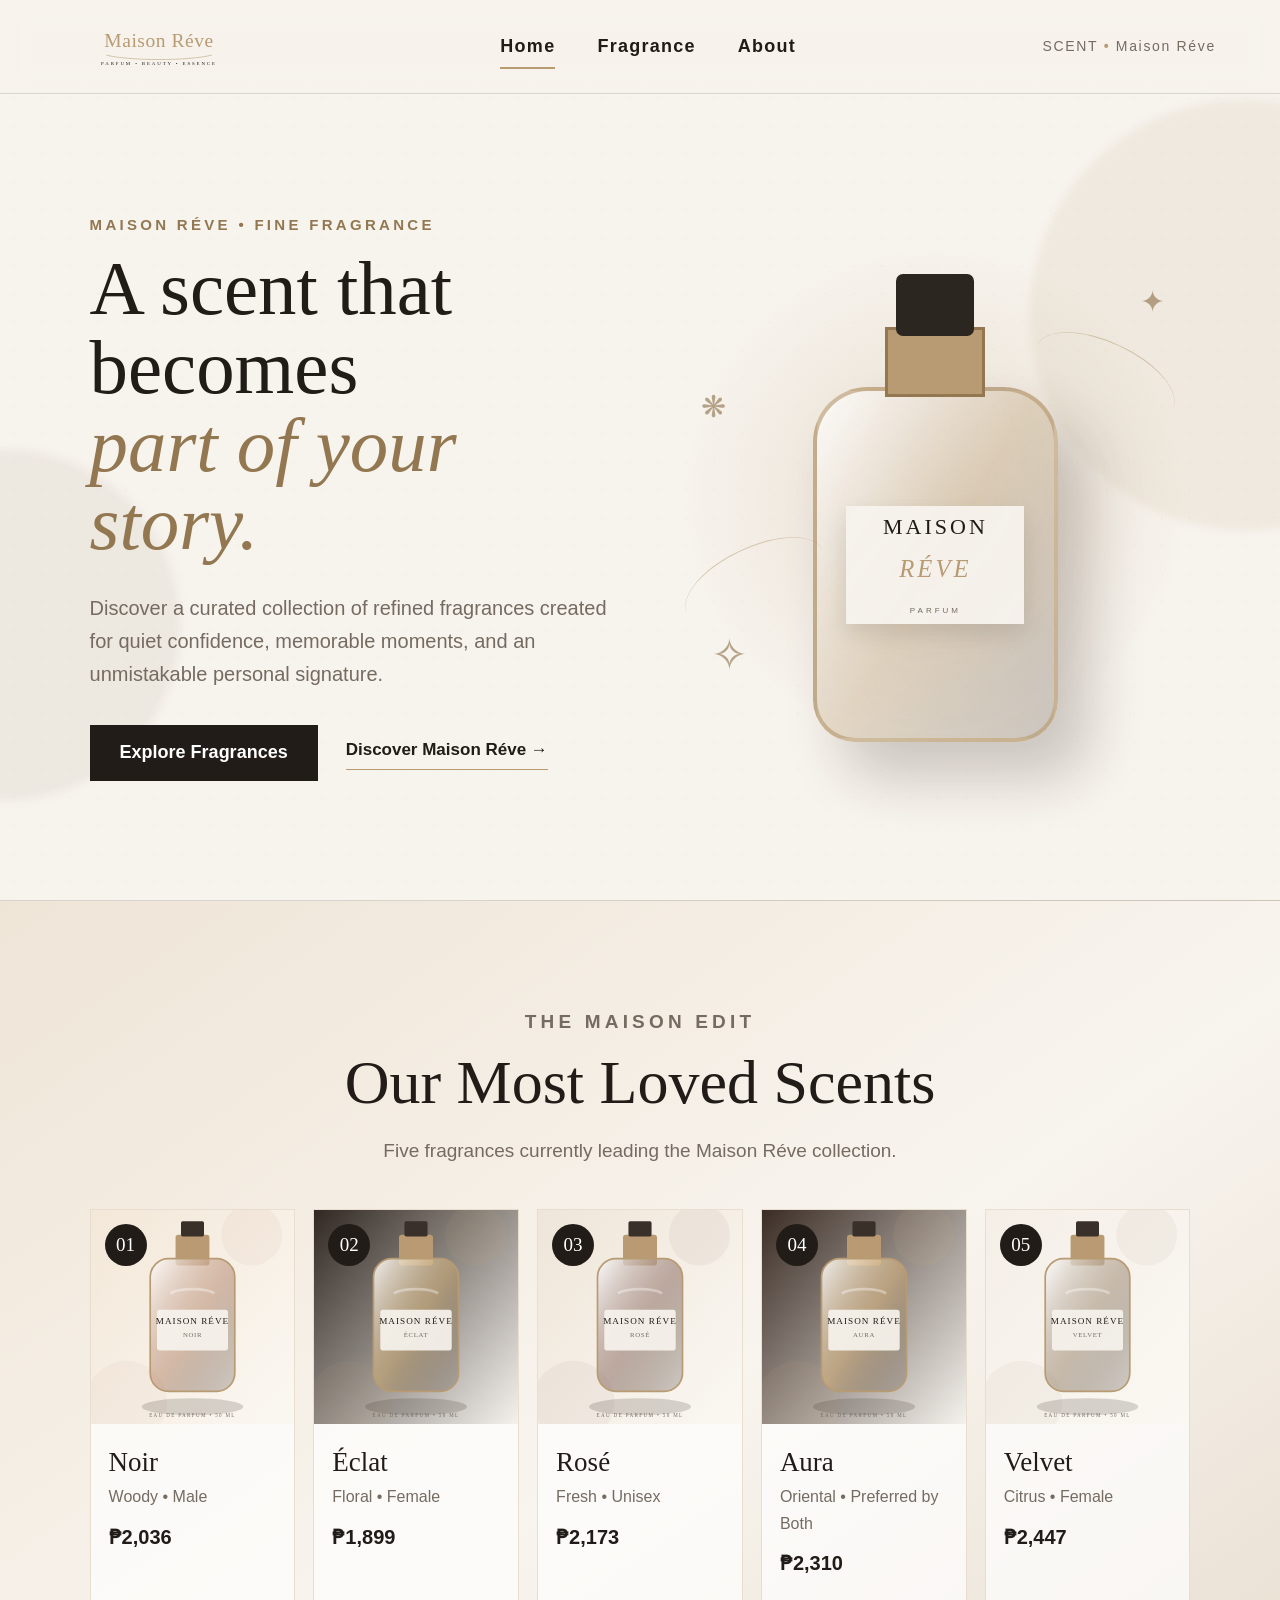
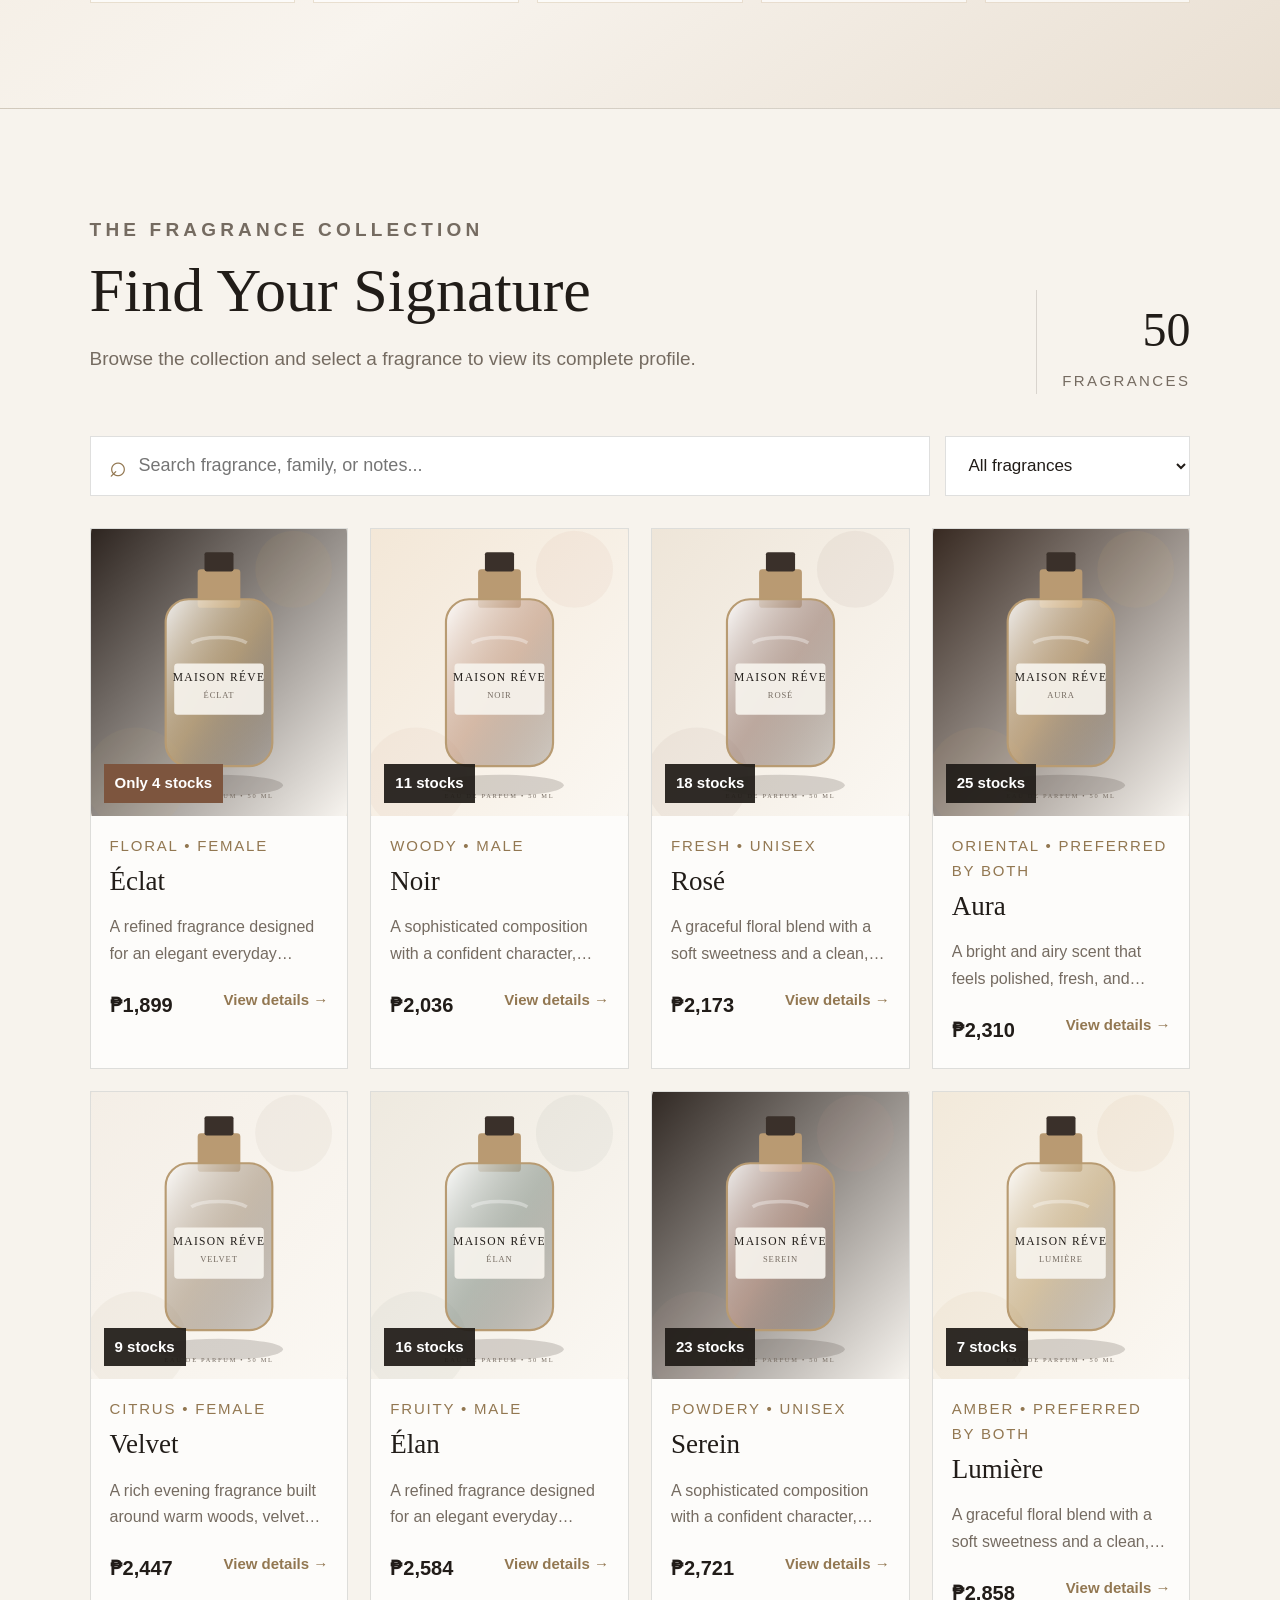
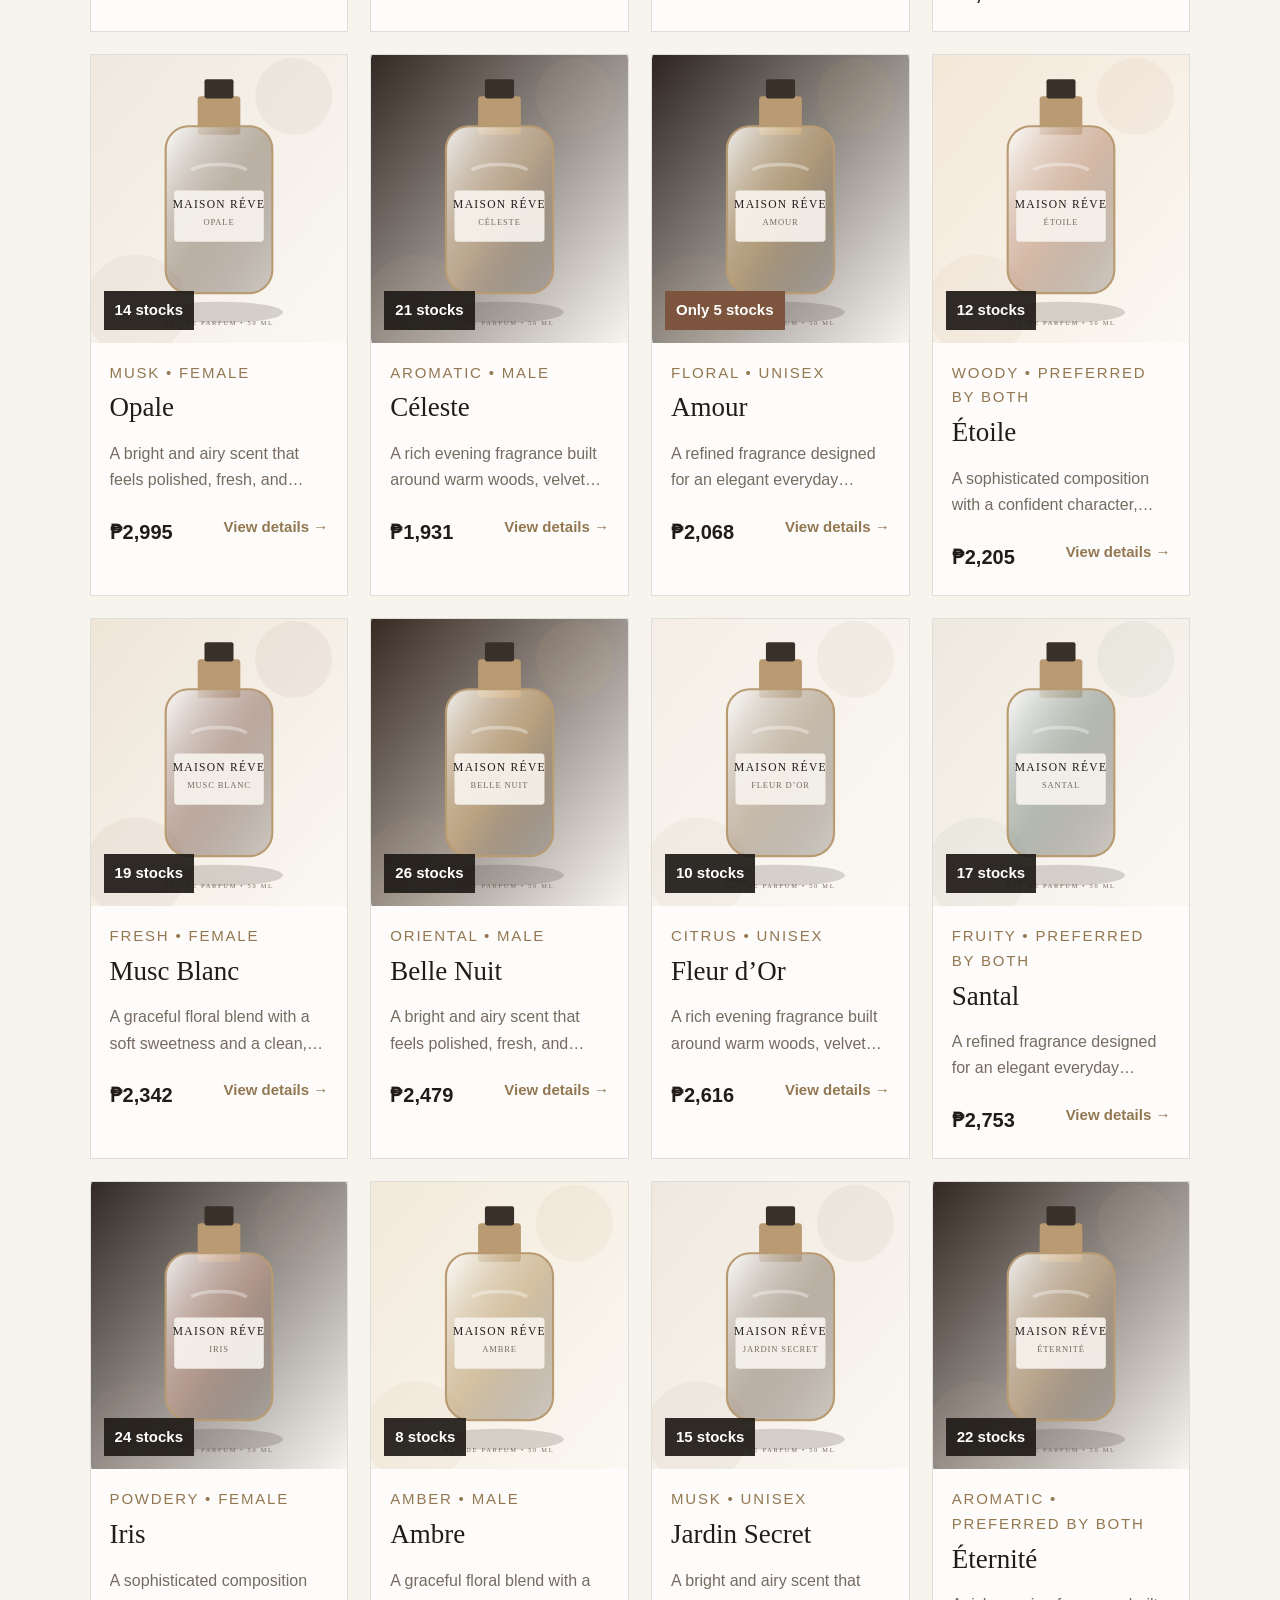
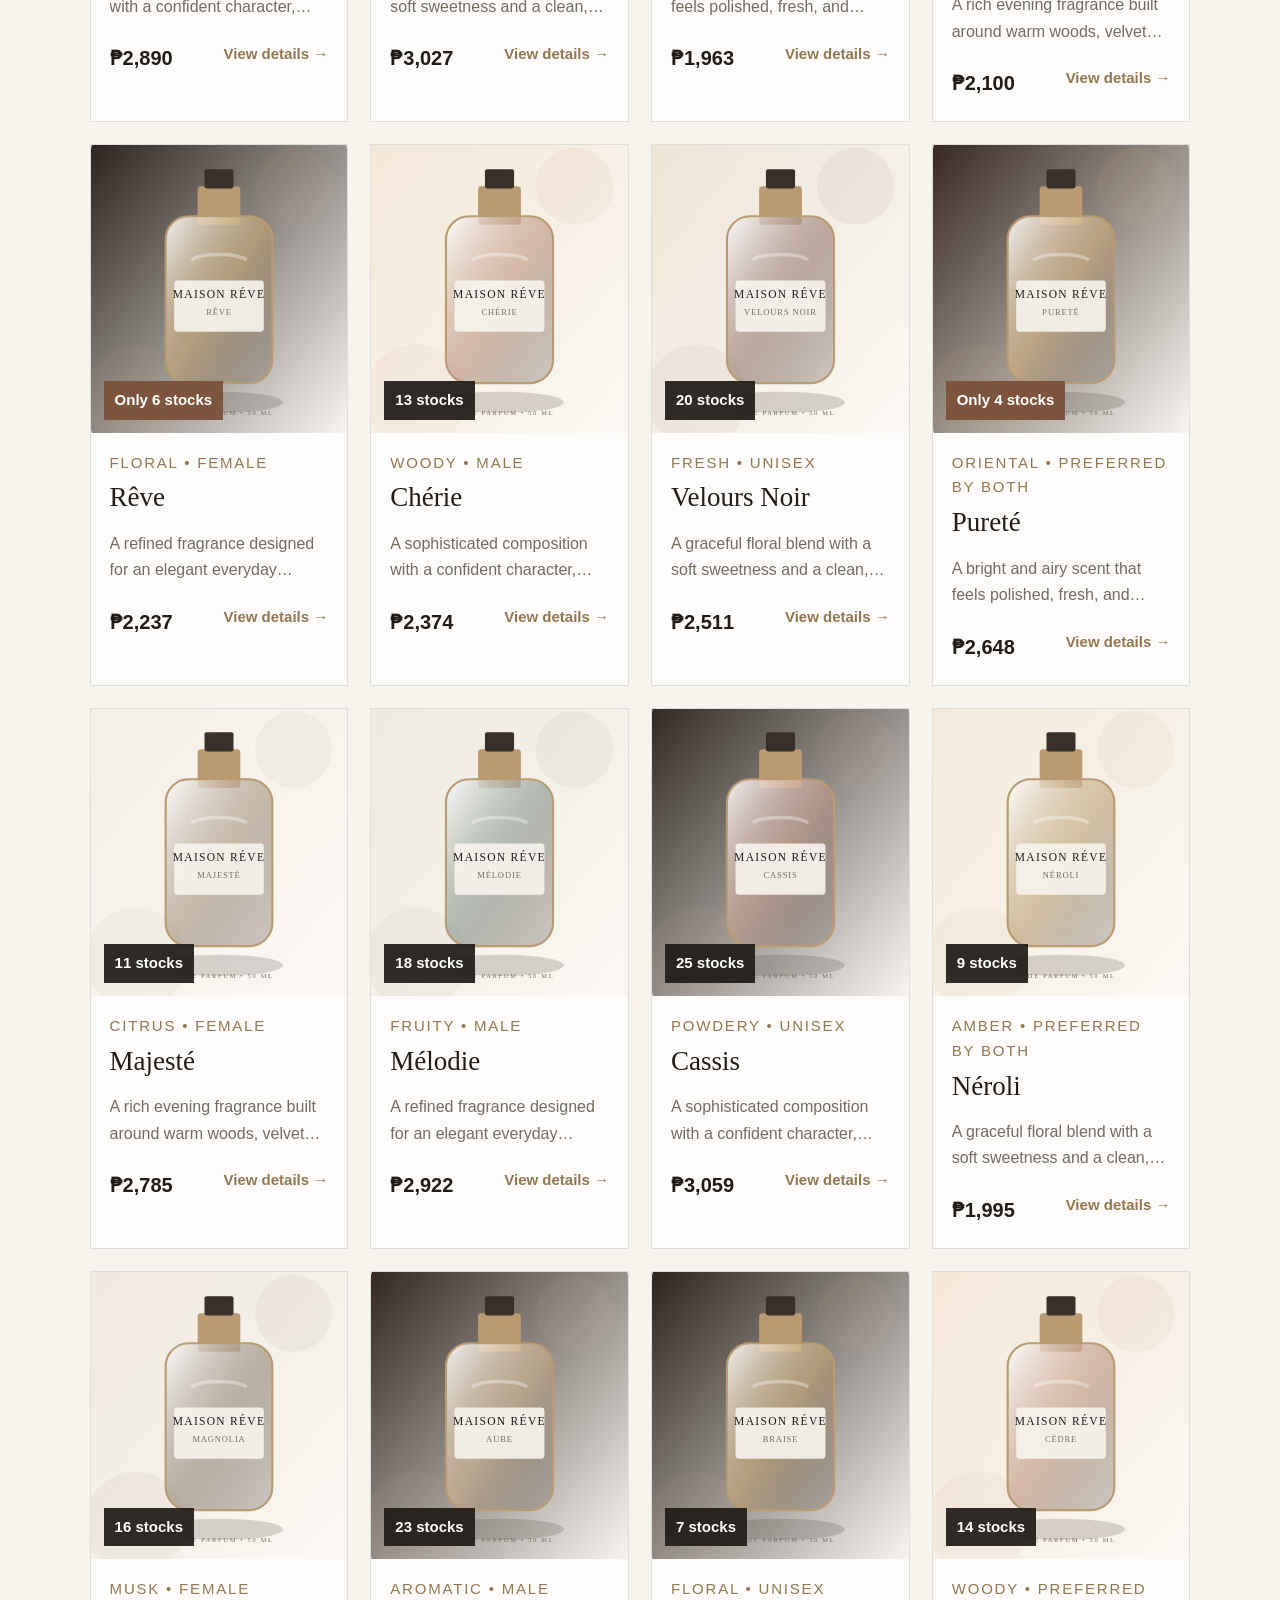
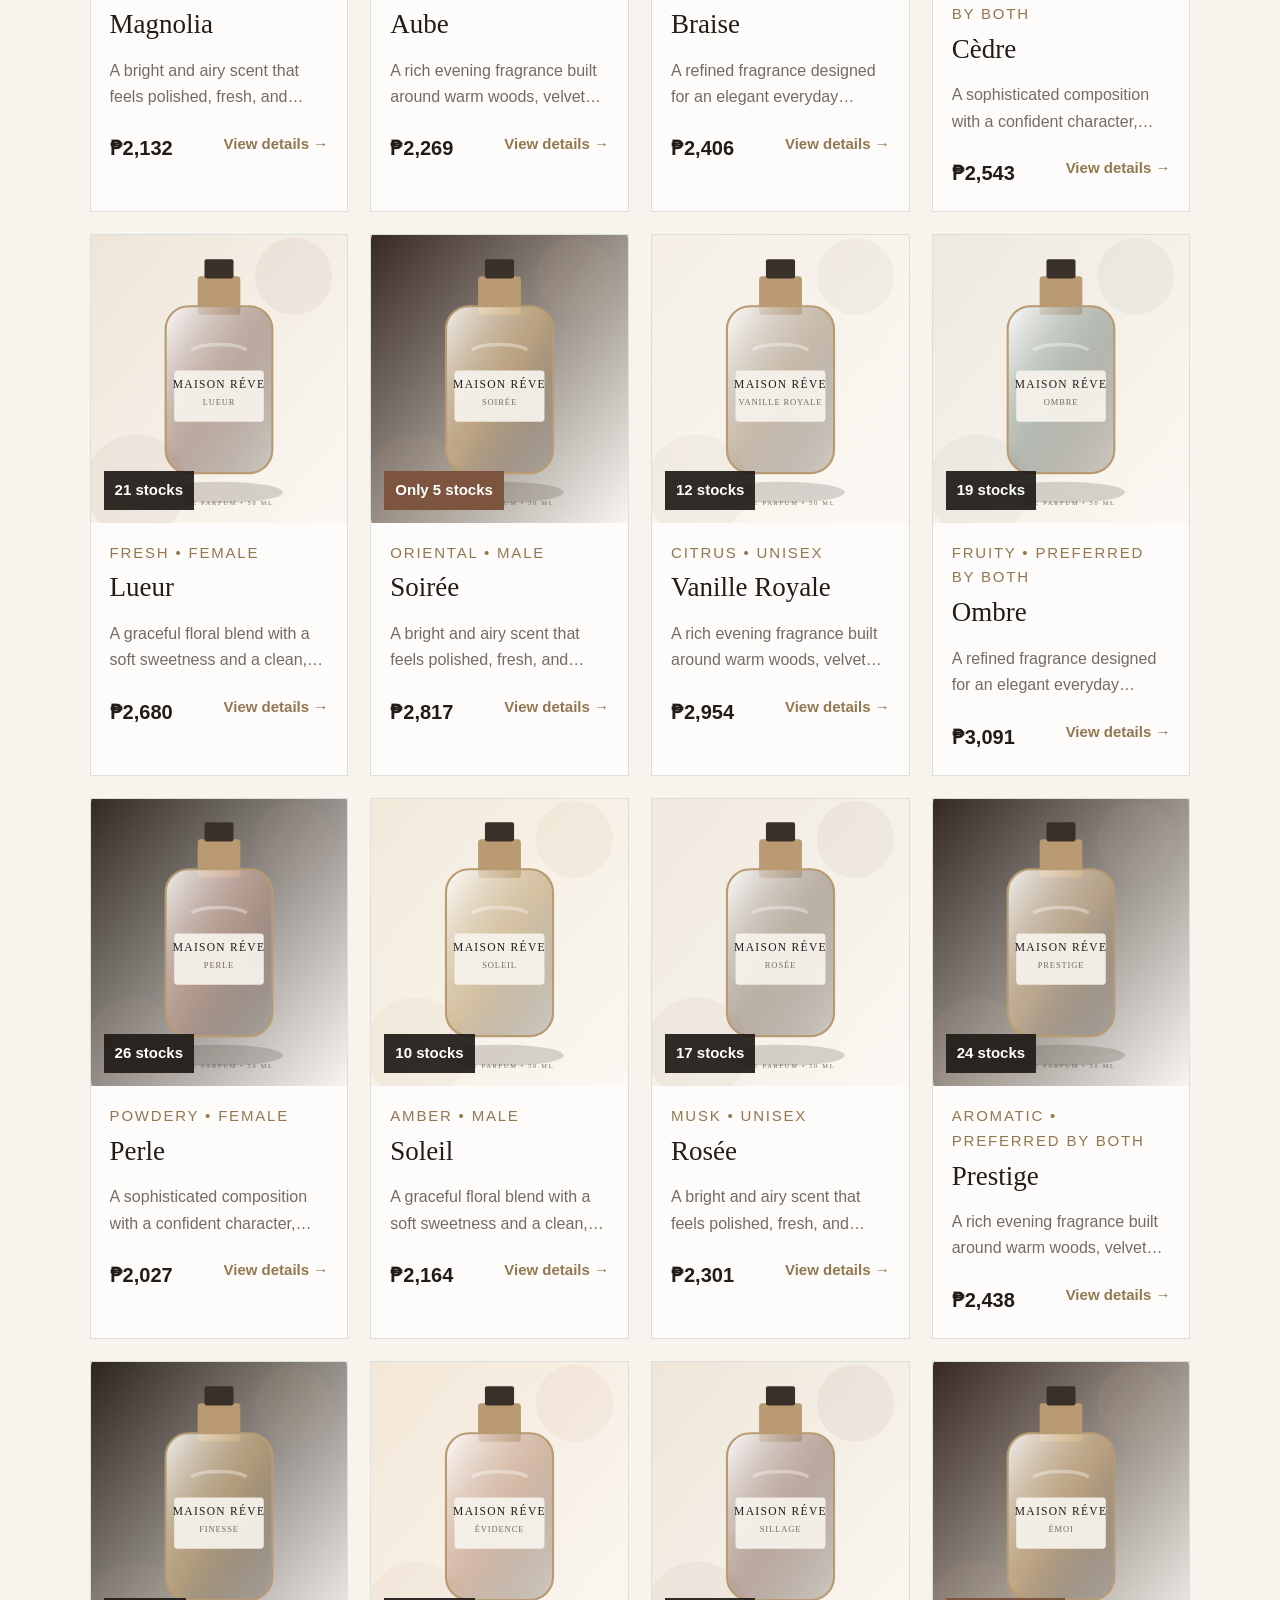
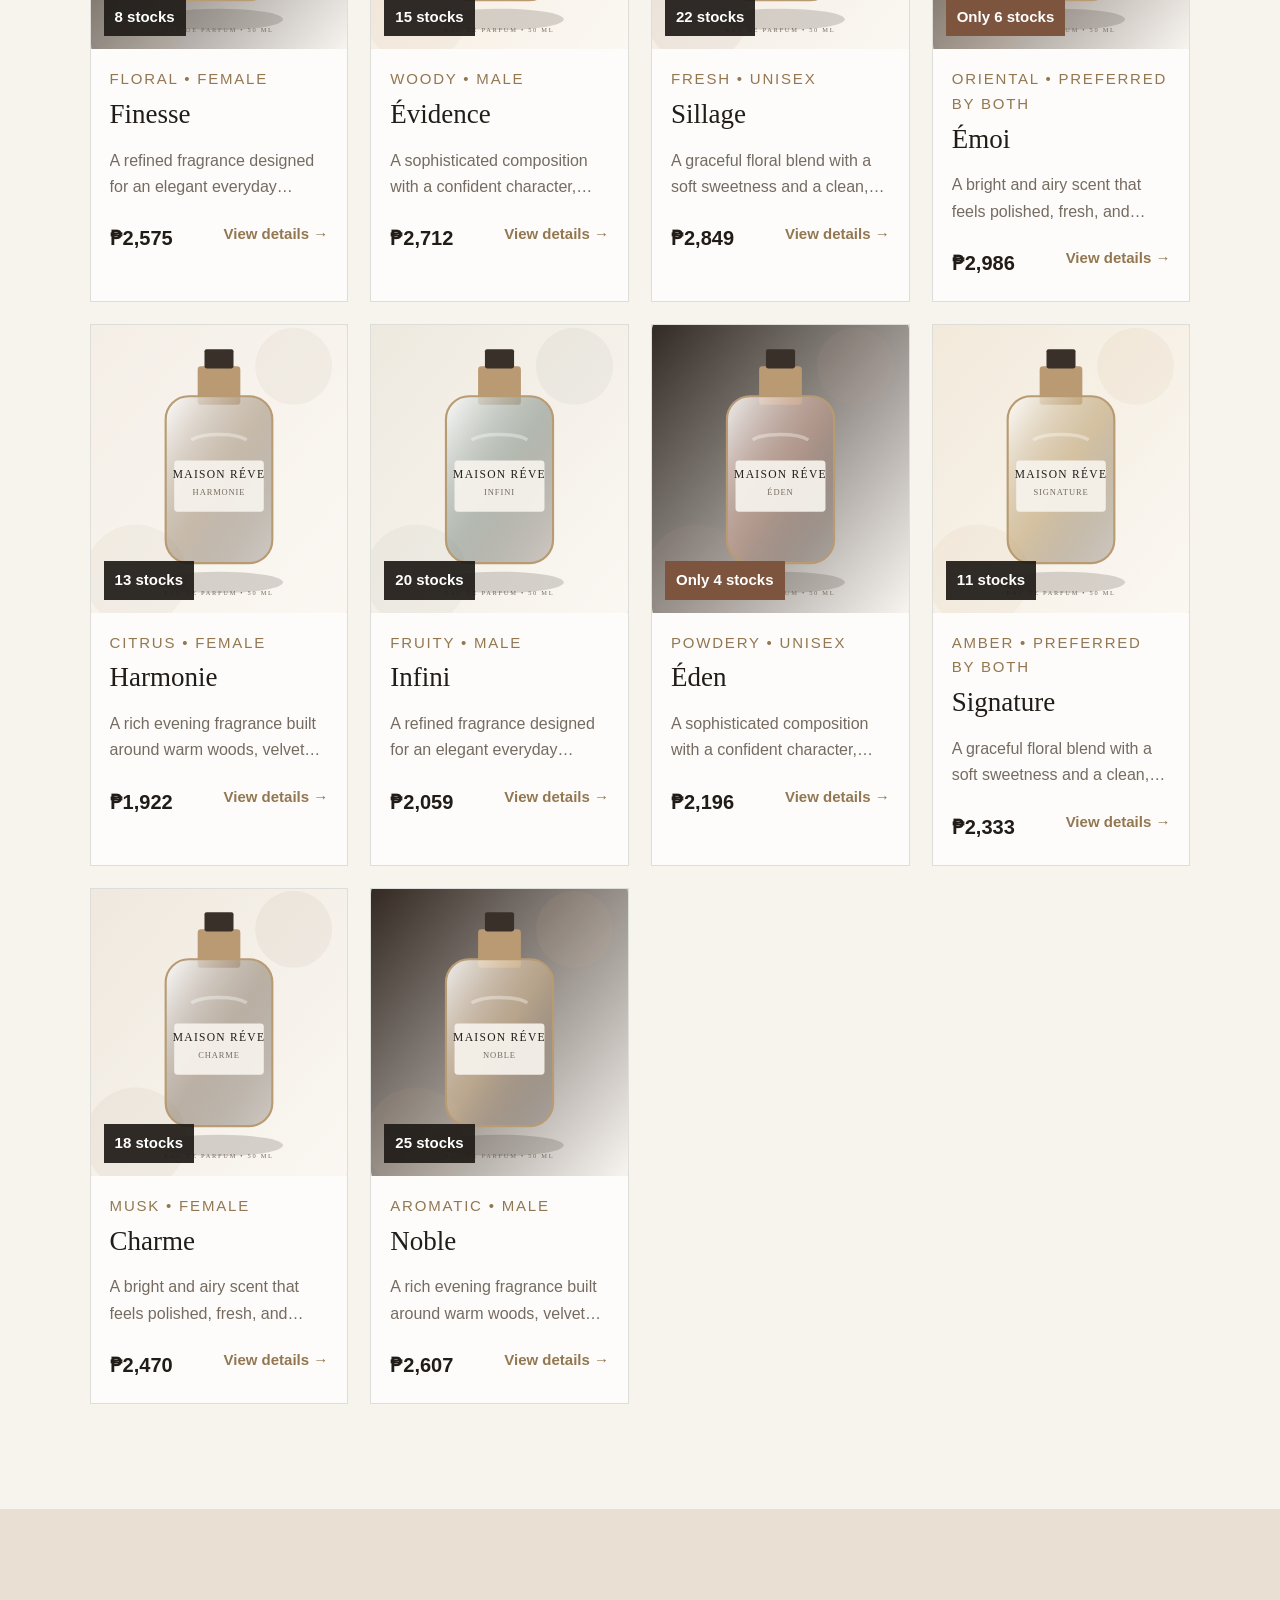
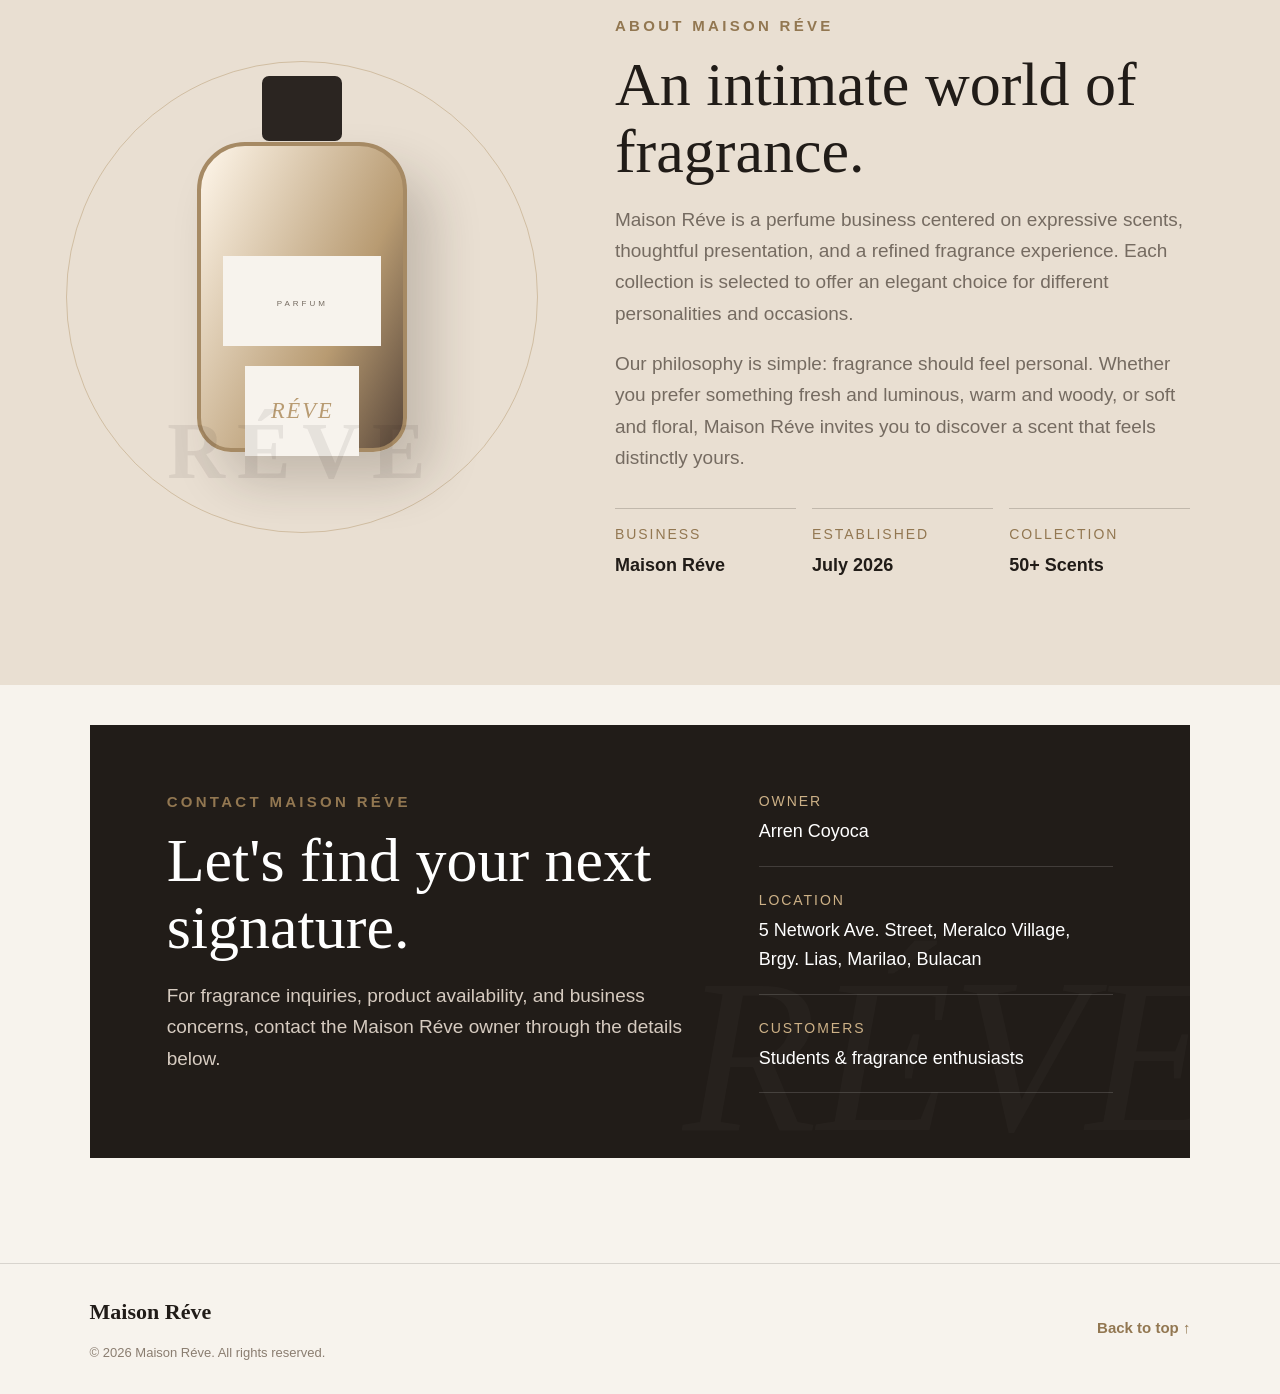
==== index.html @ 2a7e4d35 "first" ====
<!DOCTYPE html>
<html lang="en">

<head>
  <meta charset="UTF-8">
  <meta name="viewport" content="width=device-width,initial-scale=1.0">
  <title>Maison Réve | SCENT</title>
  <link rel="stylesheet" href="css/style.css">
</head>

<body>
  <div class="ambient a1"></div>
  <div class="ambient a2"></div>
  <header class="header">
    <div class="brand" id="secretLogo" title="Maison Réve — private access" tabindex="0" role="button"
      aria-label="Maison Réve logo"><img src="assets/logo.svg" alt="Maison Réve"></div><span id="secretClickHint"
      class="secret-click-hint" aria-hidden="true"></span>
    <nav><a class="active" href="#home">Home</a><a href="#fragrance">Fragrance</a><a href="#about">About</a></nav>
    <span class="system-mark">SCENT <b>•</b> Maison Réve</span>
  </header>
  <main>
    <section id="home" class="hero section">
      <div class="hero-copy">
        <p class="eyebrow">MAISON RÉVE • FINE FRAGRANCE</p>
        <h1>A scent that becomes<br><em>part of your story.</em></h1>
        <p class="lead">Discover a curated collection of refined fragrances created for quiet confidence, memorable
          moments, and an unmistakable personal signature.</p>
        <div class="actions"><a class="button" href="#fragrance">Explore Fragrances</a><a class="under"
            href="#about">Discover Maison Réve →</a></div>
      </div>
      <div class="hero-art">
        <div class="halo"></div>
        <div class="bottle"><i class="cap"></i><i class="neck"></i>
          <div class="bottle-body">
            <div class="bottle-logo" id="heroBottleLogo"><span class="logo-main">MAISON</span><span
                class="logo-accent">RÉVE</span><small>PARFUM</small></div>
          </div>
        </div><span class="spark s1">✦</span><span class="spark s2">✧</span><span class="spark s3">❋</span><i
          class="scent-line l1"></i><i class="scent-line l2"></i>
      </div>
    </section>
    <section class="best section">
      <div class="heading center">
        <p class="eyebrow">THE MAISON EDIT</p>
        <h2>Our Most Loved Scents</h2>
        <p>Five fragrances currently leading the Maison Réve collection.</p>
      </div>
      <div id="topFive" class="top-grid"></div>
    </section>
    <section id="fragrance" class="fragrance section">
      <div class="heading">
        <div>
          <p class="eyebrow">THE FRAGRANCE COLLECTION</p>
          <h2>Find Your Signature</h2>
          <p>Browse the collection and select a fragrance to view its complete profile.</p>
        </div>
        <div class="count"><strong id="count">50</strong><span>Fragrances</span></div>
      </div>
      <div class="tools"><label class="search"><span>⌕</span><input id="search" type="search"
            placeholder="Search fragrance, family, or notes..."></label><select id="sort">
          <option value="all">All fragrances</option>
          <option value="Male">Male</option>
          <option value="Female">Female</option>
          <option value="Unisex">Unisex</option>
          <option value="Preferred by Both">Preferred by Both</option>
          <option value="low">Price: Low to High</option>
          <option value="high">Price: High to Low</option>
          <option value="stock">Stock: Low to High</option>
        </select></div>
      <div id="grid" class="product-grid"></div>
      <div id="empty" class="empty" hidden>
        <div>◌</div>
        <h3>No fragrance found</h3>
        <p>Try another search or category.</p>
      </div>
    </section>
    <section id="about" class="about section">
      <div class="about-art">
        <div class="about-bottle"><span class="bottle-logo" id="aboutBottleLogo"><span
              class="logo-main">MAISON</span><span class="logo-accent">RÉVE</span><small>PARFUM</small></span></div>
        <b>RÉVE</b>
      </div>
      <div class="about-copy">
        <p class="eyebrow">ABOUT MAISON RÉVE</p>
        <h2>An intimate world of fragrance.</h2>
        <p>Maison Réve is a perfume business centered on expressive scents, thoughtful presentation, and a refined
          fragrance experience. Each collection is selected to offer an elegant choice for different personalities and
          occasions.</p>
        <p>Our philosophy is simple: fragrance should feel personal. Whether you prefer something fresh and luminous,
          warm and woody, or soft and floral, Maison Réve invites you to discover a scent that feels distinctly yours.
        </p>
        <div class="facts">
          <div><small>Business</small><strong>Maison Réve</strong></div>
          <div><small>Established</small><strong>July 2026</strong></div>
          <div><small>Collection</small><strong>50+ Scents</strong></div>
        </div>
      </div>
    </section>
    <section class="contact section">
      <div class="contact-card">
        <div>
          <p class="eyebrow">CONTACT MAISON RÉVE</p>
          <h2>Let's find your next signature.</h2>
          <p>For fragrance inquiries, product availability, and business concerns, contact the Maison Réve owner through
            the details below.</p>
        </div>
        <div class="contacts">
          <div><small>Owner</small><strong>Arren Coyoca</strong></div>
          <div><small>Location</small><strong>5 Network Ave. Street, Meralco Village, Brgy. Lias, Marilao,
              Bulacan</strong></div>
          <div><small>Customers</small><strong>Students & fragrance enthusiasts</strong></div>
        </div>
      </div>
    </section>
  </main>
  <footer>
    <div><strong>Maison Réve</strong><small>© 2026
        Maison Réve. All rights reserved.</small></div><a href="#home">Back to top ↑</a>
  </footer>
  <div id="modal" class="backdrop" aria-hidden="true">
    <div class="modal"><button id="close">×</button>
      <div class="modal-img"><img id="mi" alt=""></div>
      <div class="modal-copy">
        <p id="mc" class="eyebrow"></p>
        <h2 id="mn"></h2>
        <div id="mf" class="family"></div>
        <p id="md"></p>
        <div class="notes"><small>NOTES</small><strong id="mnotes"></strong></div>
        <div class="meta">
          <div><small>PRICE</small><strong id="mp"></strong></div>
          <div><small>SIZE</small><strong id="ms"></strong></div>
          <div><small>STOCK LEFT</small><strong id="mst"></strong></div>
        </div>
        <p class="view-only">Product viewing only — no cart, checkout, or POS ordering is available.</p>
      </div>
    </div>
  </div>

  <!-- PRIVATE ACCESS (opened by clicking the logo 5 times) -->
  <div id="lgOverlay" class="lg-overlay" aria-hidden="true">
    <div class="lg-backdrop"></div>
    <i class="lg-ring"></i>
    <p class="lg-opening">Opening private access…</p>
    <div class="lg-card" role="dialog" aria-modal="true" aria-labelledby="lgTitle">
      <button type="button" id="lgClose" class="lg-close" aria-label="Close login">×</button>
      <div class="lg-brand">Maison Réve</div>
      <p class="lg-eyebrow">RESTRICTED ADMINISTRATIVE ACCESS</p>
      <h2 id="lgTitle">Welcome back.</h2>
      <p class="lg-sub">Enter your administrator email and password, then verify the one-time code.</p>
      <form id="lgForm" novalidate>
        <label>Email address
          <input id="lgEmail" type="email" placeholder="admin@maisonreve.com" required autocomplete="username">
        </label>
        <label>Password
          <input id="lgPassword" type="password" placeholder="Enter password" required autocomplete="current-password">
        </label>
        <div class="lg-otp-row">
          <label>OTP verification code
            <input id="lgOtp" type="text" inputmode="numeric" maxlength="6" placeholder="6-digit code" required autocomplete="one-time-code">
          </label>
          <button type="button" id="lgSendOtp" class="lg-secondary">Send OTP</button>
        </div>
        <div id="lgOtpStatus" class="lg-otp-status" aria-live="polite"></div>
        <button type="submit" class="lg-primary">Verify &amp; Sign In</button>
        <p class="lg-demo"><strong>Demo email:</strong> admin@maisonreve.com &nbsp; <strong>Password:</strong> admin123</p>
        <div id="lgDemoOtp" class="lg-demo-otp" hidden></div>
        <p id="lgError" class="lg-error" aria-live="polite"></p>
      </form>
    </div>
  </div>
  <!-- WELCOME TRANSITION (plays after a successful login) -->
  <div id="welcome" class="welcome" aria-hidden="true">
    <div class="welcome-bg"></div>
    <div class="welcome-inner">
      <svg class="welcome-bottle" viewBox="0 0 120 200" aria-hidden="true">
        <rect pathLength="1" x="42" y="6" width="36" height="32" rx="4"/>
        <rect pathLength="1" x="52" y="38" width="16" height="14"/>
        <rect pathLength="1" x="20" y="52" width="80" height="140" rx="24"/>
        <rect pathLength="1" x="34" y="104" width="52" height="46" rx="3"/>
      </svg>
      <small>IDENTITY VERIFIED</small>
      <h2>Welcome back, <em id="welcomeName">admin</em></h2>
      <p>Preparing your SCENT dashboard…</p>
      <div class="welcome-bar"><i></i></div>
    </div>
  </div>
  <script src="js/store.js"></script>
  <script src="js/app.js"></script>
</body>
</html>
---- css/style.css ----
:root {
  --ivory: #f7f3ed;
  --cream: #efe8de;
  --white: #fff;
  --espresso: #211c18;
  --gold: #b89b72;
  --gold2: #927751;
  --taupe: #756b61;
  --line: rgba(33, 28, 24, 0.14);
  --serif: Georgia, "Times New Roman", serif;
  --sans: "Segoe UI", Arial, Helvetica, sans-serif;
  --shadow: 0 22px 60px rgba(45, 34, 25, 0.13);
}
* {
  box-sizing: border-box;
}
html {
  scroll-behavior: smooth;
}
body {
  margin: 0;
  background: var(--ivory);
  color: var(--espresso);
  font-family: var(--sans);
  font-size: 18px;
  line-height: 1.65;
  overflow-x: hidden;
}
body:before {
  content: "";
  position: fixed;
  inset: 0;
  pointer-events: none;
  z-index: -2;
  opacity: 0.28;
  background-image: radial-gradient(
    rgba(184, 155, 114, 0.2) 1px,
    transparent 1px
  );
  background-size: 28px 28px;
}
.ambient {
  position: fixed;
  border-radius: 50%;
  pointer-events: none;
  z-index: -1;
}
.a1 {
  width: 430px;
  height: 430px;
  right: -180px;
  top: 100px;
  background: rgba(184, 155, 114, 0.11);
  filter: blur(4px);
}
.a2 {
  width: 350px;
  height: 350px;
  left: -170px;
  bottom: 100px;
  background: rgba(126, 103, 76, 0.08);
  filter: blur(5px);
}
a {
  color: inherit;
  text-decoration: none;
}
button,
input,
select {
  font: inherit;
}
.header {
  position: sticky;
  top: 0;
  z-index: 20;
  height: 94px;
  padding: 0 5%;
  display: flex;
  align-items: center;
  justify-content: space-between;
  background: rgba(247, 243, 237, 0.95);
  backdrop-filter: blur(12px);
  border-bottom: 1px solid var(--line);
}
.brand {
  width: 190px;
  height: 72px;
  display: flex;
  align-items: center;
  cursor: pointer;
}
.brand img {
  width: 100%;
  height: 100%;
  object-fit: contain;
}
.header nav {
  display: flex;
  gap: 42px;
}
.header nav a {
  font-size: 18px;
  font-weight: 700;
  letter-spacing: 0.07em;
  position: relative;
  padding: 10px 0;
}
.header nav a:after {
  content: "";
  position: absolute;
  left: 0;
  right: 0;
  bottom: 2px;
  height: 2px;
  background: var(--gold);
  transform: scaleX(0);
  transition: 0.25s;
}
.header nav a:hover:after,
.header nav a.active:after {
  transform: scaleX(1);
}
.system-mark {
  font-size: 14px;
  letter-spacing: 0.12em;
  color: var(--taupe);
}
.system-mark b {
  color: var(--gold);
}
.section {
  padding: 105px 7%;
  position: relative;
}
.hero {
  min-height: calc(100vh - 94px);
  display: grid;
  grid-template-columns: 1.05fr 0.95fr;
  align-items: center;
  gap: 60px;
  overflow: hidden;
}
.eyebrow {
  margin: 0 0 12px;
  color: var(--gold2);
  font-size: 15px;
  font-weight: 800;
  letter-spacing: 0.22em;
}
.hero h1 {
  font-family: var(--serif);
  font-weight: 400;
  font-size: clamp(50px, 6vw, 82px);
  line-height: 1.02;
  margin: 0 0 28px;
}
.hero h1 em {
  color: var(--gold2);
  font-style: italic;
}
.lead {
  max-width: 680px;
  font-size: 20px;
  color: var(--taupe);
  margin-bottom: 34px;
}
.actions {
  display: flex;
  gap: 28px;
  align-items: center;
  flex-wrap: wrap;
}
.button {
  display: inline-flex;
  align-items: center;
  justify-content: center;
  min-height: 56px;
  padding: 0 30px;
  background: var(--espresso);
  color: #fff;
  font-weight: 700;
  font-size: 18px;
}
.under {
  font-weight: 700;
  font-size: 17px;
  border-bottom: 1px solid var(--gold);
  padding-bottom: 5px;
}
.hero-art {
  min-height: 580px;
  position: relative;
  display: flex;
  align-items: center;
  justify-content: center;
}
.halo {
  width: 510px;
  height: 510px;
  border-radius: 50%;
  background: radial-gradient(
    circle,
    rgba(184, 155, 114, 0.23),
    rgba(184, 155, 114, 0.04) 58%,
    transparent 70%
  );
}
.bottle {
  position: absolute;
  width: 280px;
  height: 490px;
  display: flex;
  justify-content: center;
  align-items: flex-end;
}
.bottle .cap {
  position: absolute;
  top: 22px;
  width: 78px;
  height: 62px;
  border-radius: 7px;
  background: #2c2621;
  z-index: 2;
}
.bottle .neck {
  position: absolute;
  top: 75px;
  width: 100px;
  height: 70px;
  background: #b89b72;
  border: 3px solid #927751;
  z-index: 1;
}
.bottle-body {
  width: 245px;
  height: 355px;
  border: 4px solid rgba(184, 155, 114, 0.65);
  border-radius: 55px 55px 42px 42px;
  background: linear-gradient(
    120deg,
    rgba(255, 255, 255, 0.8),
    rgba(184, 155, 114, 0.34),
    rgba(43, 34, 27, 0.22)
  );
  box-shadow: 30px 35px 55px rgba(50, 38, 28, 0.22);
  display: grid;
  place-items: center;
}
.bottle-body div {
  width: 178px;
  height: 118px;
  background: rgba(247, 243, 237, 0.94);
  display: grid;
  place-items: center;
  text-align: center;
  font-family: var(--serif);
  font-size: 22px;
  letter-spacing: 3px;
  line-height: 1.25;
  box-shadow: 0 10px 22px rgba(30, 22, 18, 0.12);
}
.bottle-body em {
  font-size: 25px;
  color: var(--gold2);
}
.spark {
  position: absolute;
  color: var(--gold2);
  opacity: 0.65;
}
.s1 {
  top: 70px;
  right: 5%;
  font-size: 30px;
}
.s2 {
  bottom: 95px;
  left: 6%;
  font-size: 44px;
}
.s3 {
  top: 175px;
  left: 4%;
  font-size: 30px;
}
.scent-line {
  position: absolute;
  width: 150px;
  height: 70px;
  border-top: 1px solid rgba(184, 155, 114, 0.5);
  border-radius: 50%;
}
.l1 {
  right: 2%;
  top: 135px;
  transform: rotate(25deg);
}
.l2 {
  left: 0;
  bottom: 170px;
  transform: rotate(-25deg);
}
.heading {
  display: flex;
  align-items: end;
  justify-content: space-between;
  gap: 30px;
  margin-bottom: 42px;
}
.heading.center {
  display: block;
  text-align: center;
}
.heading h2,
.about-copy h2,
.contact-card h2 {
  font-family: var(--serif);
  font-weight: 400;
  font-size: clamp(43px, 5vw, 62px);
  line-height: 1.08;
  margin: 0 0 12px;
}
.heading p {
  color: var(--taupe);
  font-size: 19px;
  max-width: 720px;
}
.center p {
  margin-left: auto;
  margin-right: auto;
}
.count {
  display: flex;
  flex-direction: column;
  text-align: right;
  border-left: 1px solid var(--line);
  padding-left: 25px;
  min-width: 130px;
}
.count strong {
  font-family: var(--serif);
  font-size: 48px;
  font-weight: 400;
}
.count span {
  font-size: 15px;
  letter-spacing: 0.16em;
  color: var(--taupe);
  text-transform: uppercase;
}
.best {
  background: linear-gradient(145deg, #efe5d7, #f8f4ee 58%, #e9dfd2);
  border-top: 1px solid var(--line);
  border-bottom: 1px solid var(--line);
}
.top-grid {
  display: grid;
  grid-template-columns: repeat(5, 1fr);
  gap: 18px;
}
.top-card {
  background: rgba(255, 255, 255, 0.7);
  border: 1px solid rgba(184, 155, 114, 0.3);
  padding-bottom: 22px;
  position: relative;
  cursor: pointer;
  overflow: hidden;
  transition: 0.3s;
}
.top-card:hover {
  transform: translateY(-8px);
  box-shadow: var(--shadow);
}
.rank {
  position: absolute;
  top: 14px;
  left: 14px;
  width: 42px;
  height: 42px;
  border-radius: 50%;
  background: var(--espresso);
  color: #fff;
  display: grid;
  place-items: center;
  font-family: var(--serif);
  font-size: 19px;
  z-index: 2;
}
.top-img {
  width: 100%;
  aspect-ratio: 1/1.05;
  display: block;
  object-fit: cover;
}
.top-info {
  padding: 16px 18px 0;
}
.top-info h3 {
  font-family: var(--serif);
  font-size: 27px;
  font-weight: 400;
  margin: 0;
}
.top-info p {
  margin: 0;
  color: var(--taupe);
  font-size: 16px;
}
.price {
  display: block;
  margin-top: 10px;
  font-weight: 800;
  font-size: 20px;
}
.fragrance {
  background: var(--ivory);
}
.tools {
  display: flex;
  gap: 15px;
  margin-bottom: 32px;
}
.search {
  flex: 1;
  display: flex;
  align-items: center;
  background: #fff;
  border: 1px solid var(--line);
  min-height: 60px;
  padding: 0 18px;
}
.search span {
  font-size: 30px;
  color: var(--gold2);
  margin-right: 10px;
}
.search input {
  width: 100%;
  border: 0;
  outline: 0;
  background: transparent;
  font-size: 18px;
}
.tools select {
  min-width: 245px;
  border: 1px solid var(--line);
  background: #fff;
  padding: 0 18px;
  font-size: 17px;
  color: var(--espresso);
  outline: 0;
}
.product-grid {
  display: grid;
  grid-template-columns: repeat(4, 1fr);
  gap: 22px;
}
.product-card {
  background: rgba(255, 255, 255, 0.76);
  border: 1px solid var(--line);
  cursor: pointer;
  transition: 0.3s;
  overflow: hidden;
}
.product-card:hover {
  transform: translateY(-7px);
  box-shadow: var(--shadow);
  border-color: rgba(184, 155, 114, 0.6);
}
.image-wrap {
  position: relative;
  background: var(--cream);
}
.product-img {
  width: 100%;
  aspect-ratio: 1/1.12;
  object-fit: cover;
  display: block;
}
.stock {
  position: absolute;
  left: 13px;
  bottom: 13px;
  background: rgba(33, 28, 24, 0.93);
  color: #fff;
  padding: 7px 11px;
  font-size: 15px;
  font-weight: 700;
}
.stock.low {
  background: #7d553e;
}
.info {
  padding: 18px 19px 21px;
}
.family {
  font-size: 15px;
  text-transform: uppercase;
  letter-spacing: 0.12em;
  color: var(--gold2);
}
.info h3 {
  font-family: var(--serif);
  font-weight: 400;
  font-size: 27px;
  margin: 0 0 2px;
}
.desc {
  font-size: 16px;
  color: var(--taupe);
  margin: 11px 0 12px;
  display: -webkit-box;
  -webkit-line-clamp: 2;
  -webkit-box-orient: vertical;
  line-clamp: 2;
  overflow: hidden;
}
.bottom {
  display: flex;
  align-items: center;
  justify-content: space-between;
}
.view {
  font-size: 15px;
  font-weight: 700;
  color: var(--gold2);
}
.empty {
  text-align: center;
  padding: 90px 20px;
}
.empty div {
  font-size: 60px;
  color: var(--gold);
}
.empty h3 {
  font-family: var(--serif);
  font-size: 34px;
  font-weight: 400;
}
.about {
  display: grid;
  grid-template-columns: 0.85fr 1.15fr;
  gap: 100px;
  align-items: center;
  background: #e9dfd2;
  overflow: hidden;
}
.about-art {
  min-height: 540px;
  display: grid;
  place-items: center;
  position: relative;
}
.about-art:before {
  content: "";
  position: absolute;
  width: 470px;
  height: 470px;
  border: 1px solid rgba(184, 155, 114, 0.5);
  border-radius: 50%;
}
.about-art > b {
  position: absolute;
  bottom: 50px;
  font-family: var(--serif);
  font-size: 80px;
  letter-spacing: 0.15em;
  color: rgba(33, 28, 24, 0.08);
}
.about-bottle {
  width: 210px;
  height: 310px;
  border-radius: 48px 48px 34px 34px;
  background: linear-gradient(115deg, #fff7eb, #b89b72 65%, #59473a);
  border: 4px solid #a68a64;
  box-shadow: 25px 30px 50px rgba(47, 35, 25, 0.2);
  position: relative;
}
.about-bottle:before {
  content: "";
  position: absolute;
  width: 80px;
  height: 65px;
  background: #2b2521;
  left: 61px;
  top: -70px;
  border-radius: 7px;
}
.about-bottle span {
  position: absolute;
  left: 22px;
  right: 22px;
  top: 110px;
  height: 90px;
  background: #f7f3ed;
  display: grid;
  place-items: center;
  text-align: center;
  font-family: var(--serif);
  font-size: 20px;
  letter-spacing: 2px;
}
.about-bottle em {
  color: var(--gold2);
}
.about-copy > p:not(.eyebrow) {
  font-size: 19px;
  color: var(--taupe);
  max-width: 760px;
}
.facts {
  display: grid;
  grid-template-columns: repeat(3, 1fr);
  gap: 16px;
  margin-top: 35px;
}
.facts div {
  border-top: 1px solid rgba(33, 28, 24, 0.2);
  padding-top: 14px;
}
.facts small,
.contacts small {
  display: block;
  color: var(--gold2);
  font-size: 14px;
  text-transform: uppercase;
  letter-spacing: 0.14em;
  margin-bottom: 4px;
}
.facts strong,
.contacts strong {
  font-size: 18px;
}
.contact {
  padding-top: 40px;
}
.contact-card {
  background: var(--espresso);
  color: #fff;
  padding: 65px 7%;
  display: grid;
  grid-template-columns: 1.2fr 0.8fr;
  gap: 60px;
  position: relative;
  overflow: hidden;
}
.contact-card:after {
  content: "RÉVE";
  position: absolute;
  right: -30px;
  bottom: -80px;
  font-family: var(--serif);
  font-size: 220px;
  color: rgba(255, 255, 255, 0.025);
  font-style: italic;
}
.contact-card h2 {
  color: #fff;
}
.contact-card p:not(.eyebrow) {
  color: #d6cbc0;
  font-size: 19px;
  max-width: 680px;
}
.contacts {
  display: grid;
  gap: 22px;
  position: relative;
  z-index: 2;
}
.contacts div {
  border-bottom: 1px solid rgba(255, 255, 255, 0.15);
  padding-bottom: 18px;
}
.contacts small {
  color: #cdb187;
}
.contacts strong {
  font-weight: 500;
  color: #fff;
}
footer {
  padding: 30px 7%;
  border-top: 1px solid var(--line);
  display: flex;
  justify-content: space-between;
  align-items: center;
  gap: 20px;
  color: var(--taupe);
  font-size: 15px;
}
footer div {
  display: flex;
  gap: 22px;
  align-items: center;
}
footer strong {
  font-family: var(--serif);
  font-size: 22px;
  color: var(--espresso);
}
footer a {
  font-weight: 700;
  color: var(--gold2);
}
.backdrop {
  position: fixed;
  inset: 0;
  background: rgba(25, 20, 17, 0.68);
  z-index: 100;
  display: none;
  align-items: center;
  justify-content: center;
  padding: 30px;
}
.backdrop.show {
  display: flex;
}
.modal {
  width: min(1080px, 96vw);
  max-height: 90vh;
  overflow: auto;
  background: var(--ivory);
  display: grid;
  grid-template-columns: 0.85fr 1.15fr;
  position: relative;
  box-shadow: 0 30px 90px rgba(0, 0, 0, 0.35);
}
.modal > button {
  position: absolute;
  right: 18px;
  top: 12px;
  width: 44px;
  height: 44px;
  border: 0;
  background: rgba(247, 243, 237, 0.9);
  font-size: 32px;
  z-index: 4;
}
.modal-img {
  background: var(--cream);
  min-height: 620px;
}
.modal-img img {
  width: 100%;
  height: 100%;
  object-fit: cover;
}
.modal-copy {
  padding: 60px 55px;
}
.modal-copy h2 {
  font-family: var(--serif);
  font-size: 56px;
  font-weight: 400;
  line-height: 1.05;
  margin: 0 0 5px;
}
.modal-copy > .family {
  margin-bottom: 20px;
}
.modal-copy > p:not(.eyebrow):not(.view-only) {
  font-size: 19px;
  color: var(--taupe);
  margin: 25px 0;
}
.notes {
  border-top: 1px solid var(--line);
  border-bottom: 1px solid var(--line);
  padding: 17px 0;
  margin: 25px 0;
}
.notes small,
.meta small {
  display: block;
  color: var(--gold2);
  font-size: 13px;
  letter-spacing: 0.16em;
}
.notes strong {
  font-size: 18px;
}
.meta {
  display: grid;
  grid-template-columns: repeat(3, 1fr);
  gap: 15px;
}
.meta div {
  background: #fff;
  border: 1px solid var(--line);
  padding: 14px;
}
.meta strong {
  font-size: 21px;
}
.view-only {
  color: var(--gold2) !important;
  font-size: 15px !important;
  font-weight: 700;
}
@media (max-width: 1100px) {
  .top-grid {
    grid-template-columns: repeat(3, 1fr);
  }
  .product-grid {
    grid-template-columns: repeat(3, 1fr);
  }
  .system-mark {
    display: none;
  }
  .hero {
    grid-template-columns: 1fr;
  }
  .hero-art {
    min-height: 520px;
  }
}
@media (max-width: 760px) {
  body {
    font-size: 17px;
  }
  .header {
    height: 78px;
    padding: 0 5%;
  }
  .brand {
    width: 145px;
    height: 60px;
  }
  .header nav {
    gap: 18px;
  }
  .header nav a {
    font-size: 15px;
  }
  .section {
    padding: 75px 5%;
  }
  .hero {
    min-height: auto;
  }
  .hero h1 {
    font-size: 48px;
  }
  .lead {
    font-size: 18px;
  }
  .hero-art {
    min-height: 420px;
  }
  .halo {
    width: 360px;
    height: 360px;
  }
  .bottle-body {
    width: 185px;
    height: 280px;
  }
  .bottle {
    height: 400px;
  }
  .top-grid,
  .product-grid {
    grid-template-columns: repeat(2, 1fr);
  }
  .heading {
    display: block;
  }
  .count {
    text-align: left;
    border-left: 0;
    border-top: 1px solid var(--line);
    padding: 15px 0 0;
    margin-top: 20px;
  }
  .tools {
    display: block;
  }
  .tools select {
    width: 100%;
    height: 60px;
    margin-top: 12px;
  }
  .about {
    grid-template-columns: 1fr;
    gap: 40px;
  }
  .about-art {
    min-height: 420px;
  }
  .facts {
    grid-template-columns: 1fr;
  }
  .contact-card {
    grid-template-columns: 1fr;
    padding: 45px 7%;
  }
  footer {
    display: block;
  }
  footer div {
    display: block;
  }
  footer span {
    display: block;
    margin-top: 6px;
  }
  .modal {
    grid-template-columns: 1fr;
  }
  .modal-img {
    min-height: 340px;
  }
  .modal-copy {
    padding: 38px 28px;
  }
  .modal-copy h2 {
    font-size: 44px;
  }
}
@media (max-width: 500px) {
  .header nav {
    gap: 11px;
  }
  .header nav a {
    font-size: 13px;
  }
  .brand {
    width: 125px;
  }
  .hero h1 {
    font-size: 42px;
  }
  .hero-art {
    min-height: 350px;
  }
  .top-grid,
  .product-grid {
    grid-template-columns: 1fr;
  }
  .modal-meta {
    grid-template-columns: 1fr;
  }
}

/* ==========================================================
   MAISON RÉVE LOGO CUSTOMIZATION
   Change these variables to customize the logo inside both
   perfume bottles without editing the layout.
   ========================================================== */
:root {
  --bottle-logo-main: #211c18;
  --bottle-logo-accent: #b89b72;
  --bottle-logo-size: 22px;
  --bottle-logo-letter-spacing: 2.5px;
}
.bottle-logo {
  display: flex;
  flex-direction: column;
  align-items: center;
  justify-content: center;
  text-align: center;
  font-family: Georgia, "Times New Roman", serif;
  line-height: 1.05;
  letter-spacing: var(--bottle-logo-letter-spacing);
  color: var(--bottle-logo-main);
  font-size: var(--bottle-logo-size);
  font-weight: 400;
}
.bottle-logo .logo-main {
  font-size: 1em;
}
.bottle-logo .logo-accent {
  font-size: 1.12em;
  color: var(--bottle-logo-accent);
  font-style: italic;
}
.bottle-logo small {
  font-family: Arial, Helvetica, sans-serif;
  font-size: 8px;
  letter-spacing: 3px;
  margin-top: 7px;
  color: #756b61;
}
.secret-click-hint {
  position: fixed;
  top: 101px;
  left: 50%;
  transform: translate(-50%, -8px);
  background: #211c18;
  color: #fff;
  padding: 8px 14px;
  border: 1px solid #b89b72;
  font-size: 13px;
  letter-spacing: 0.08em;
  opacity: 0;
  pointer-events: none;
  transition: 0.2s;
  z-index: 30;
}
.secret-click-hint.visible {
  opacity: 1;
  transform: translate(-50%, 0);
}
footer div {
  display: flex;
  gap: 22px;
  align-items: center;
  flex-wrap: wrap;
}
footer div small {
  display: block;
  width: 100%;
  font-size: 13px;
  color: #8a7d70;
  margin-top: -10px;
}

/* =========================================================
   FLOATING LOGIN PANEL (opened by 5 clicks on the logo)
   ========================================================= */
.brand.pulse img {
  animation: lgLogoPulse 1.1s ease-in-out;
}
@keyframes lgLogoPulse {
  0%,
  100% {
    filter: drop-shadow(0 0 0 rgba(184, 155, 114, 0));
    transform: scale(1);
  }
  45% {
    filter: drop-shadow(0 0 14px rgba(184, 155, 114, 0.95));
    transform: scale(1.08);
  }
}

.lg-overlay {
  position: fixed;
  inset: 0;
  z-index: 200;
  display: none;
  align-items: center;
  justify-content: center;
  padding: 20px;
  --ox: 100px;
  --oy: 47px;
}
.lg-overlay.active {
  display: flex;
}
.lg-overlay.closing {
  animation: lgFadeOut 0.35s ease forwards;
}
@keyframes lgFadeOut {
  to {
    opacity: 0;
  }
}

/* dim + blur the home page, expanding outward from the logo */
.lg-backdrop {
  position: absolute;
  inset: 0;
  background: rgba(25, 20, 17, 0.58);
  backdrop-filter: blur(9px);
  -webkit-backdrop-filter: blur(9px);
  clip-path: circle(0 at var(--ox) var(--oy));
}
.lg-overlay.opening .lg-backdrop {
  animation: lgReveal 1s cubic-bezier(0.65, 0, 0.25, 1) forwards;
}
.lg-overlay.show .lg-backdrop {
  clip-path: circle(160vmax at var(--ox) var(--oy));
}
@keyframes lgReveal {
  to {
    clip-path: circle(160vmax at var(--ox) var(--oy));
  }
}

/* golden ring that ripples out from the logo */
.lg-ring {
  position: absolute;
  left: var(--ox);
  top: var(--oy);
  width: 40px;
  height: 40px;
  margin: -20px 0 0 -20px;
  border: 2px solid #b89b72;
  border-radius: 50%;
  opacity: 0;
  pointer-events: none;
}
.lg-overlay.opening .lg-ring {
  animation: lgRing 1s ease-out forwards;
}
@keyframes lgRing {
  0% {
    opacity: 0.9;
    transform: scale(0.4);
  }
  100% {
    opacity: 0;
    transform: scale(26);
  }
}

/* "Opening private access…" text shown during the transition */
.lg-opening {
  position: absolute;
  left: 50%;
  top: 50%;
  margin: 0;
  transform: translate(-50%, -50%);
  font: italic 26px Georgia, "Times New Roman", serif;
  letter-spacing: 0.14em;
  color: #e6d3b0;
  opacity: 0;
  pointer-events: none;
  text-align: center;
}
.lg-overlay.opening .lg-opening {
  animation: lgText 1.1s ease forwards;
}
@keyframes lgText {
  0% {
    opacity: 0;
    transform: translate(-50%, -40%);
  }
  35%,
  70% {
    opacity: 1;
    transform: translate(-50%, -50%);
  }
  100% {
    opacity: 0;
    transform: translate(-50%, -58%);
  }
}

/* the floating card */
.lg-card {
  position: relative;
  width: min(410px, 100%);
  max-height: calc(100vh - 40px);
  overflow-y: auto;
  background: #fff;
  border-top: 3px solid var(--gold);
  padding: 34px 34px 26px;
  box-shadow: 0 30px 80px rgba(0, 0, 0, 0.45);
  opacity: 0;
  transform: translateY(26px) scale(0.96);
}
.lg-overlay.show .lg-card {
  animation: lgCardIn 0.55s cubic-bezier(0.2, 0.8, 0.2, 1) forwards;
}
@keyframes lgCardIn {
  to {
    opacity: 1;
    transform: none;
  }
}
.lg-close {
  position: absolute;
  top: 8px;
  right: 10px;
  width: 38px;
  height: 38px;
  border: 0;
  background: transparent;
  font-size: 28px;
  line-height: 1;
  color: var(--taupe);
  cursor: pointer;
}
.lg-close:hover {
  color: var(--espresso);
}
.lg-brand {
  font: 26px var(--serif);
  color: var(--gold);
  margin-bottom: 18px;
}
.lg-eyebrow {
  margin: 0;
  color: var(--gold2);
  letter-spacing: 0.18em;
  font-size: 12px;
  font-weight: bold;
}
.lg-card h2 {
  font: 400 36px var(--serif);
  margin: 6px 0 4px;
}
.lg-sub {
  margin: 0 0 6px;
  color: var(--taupe);
  font-size: 15px;
  line-height: 1.5;
}
.lg-card label {
  display: block;
  font-weight: 700;
  font-size: 15px;
  margin: 14px 0 0;
}
.lg-card input {
  width: 100%;
  display: block;
  margin-top: 6px;
  height: 46px;
  border: 1px solid #d4cbc0;
  padding: 0 14px;
  font-size: 16px;
  font-family: var(--sans);
  background: #fff;
}
.lg-card input:focus {
  outline: 2px solid var(--gold);
  border-color: var(--gold);
}
.lg-otp-row {
  display: grid;
  grid-template-columns: 1fr 120px;
  gap: 10px;
  align-items: end;
}
.lg-secondary {
  height: 46px;
  border: 1px solid var(--espresso);
  background: var(--ivory);
  color: var(--espresso);
  font-weight: 700;
  font-size: 14px;
  cursor: pointer;
  font-family: var(--sans);
}
.lg-secondary:hover {
  background: var(--cream);
}
.lg-otp-status {
  font-size: 13px;
  min-height: 20px;
  margin-top: 8px;
  color: var(--taupe);
}
.lg-otp-status.good {
  color: #52705b;
}
.lg-otp-status.bad {
  color: #9b4e3c;
}
.lg-primary {
  width: 100%;
  height: 50px;
  margin-top: 12px;
  border: 0;
  background: var(--espresso);
  color: #fff;
  font-weight: bold;
  font-size: 16px;
  cursor: pointer;
  font-family: var(--sans);
}
.lg-primary:hover {
  background: #3a312a;
}
.lg-demo {
  margin: 10px 0 0;
  font-size: 12.5px;
  line-height: 1.45;
  color: var(--taupe);
}
.lg-demo-otp {
  margin-top: 10px;
  padding: 10px 12px;
  background: var(--cream);
  border-left: 3px solid var(--gold);
  font-weight: 800;
  font-size: 14px;
  letter-spacing: 0.1em;
}
.lg-demo-otp[hidden] {
  display: none;
}
.lg-error {
  margin: 8px 0 0;
  min-height: 20px;
  color: #9b4e3c;
  font-weight: bold;
  font-size: 14px;
}
@media (max-width: 480px) {
  .lg-card {
    padding: 30px 22px 22px;
  }
  .lg-otp-row {
    grid-template-columns: 1fr;
  }
  .lg-opening {
    font-size: 21px;
  }
}
@media (prefers-reduced-motion: reduce) {
  .lg-overlay *,
  .brand.pulse img {
    animation-duration: 0.01s !important;
  }
}

/* =========================================================
   WELCOME TRANSITION (after login, before the dashboard)
   ========================================================= */
.welcome {
  position: fixed;
  inset: 0;
  z-index: 400;
  display: none;
  align-items: center;
  justify-content: center;
  color: #fff;
  text-align: center;
}
.welcome.active {
  display: flex;
}
.welcome-bg {
  position: absolute;
  inset: 0;
  background: radial-gradient(
      circle at 50% 38%,
      rgba(201, 160, 98, 0.35),
      transparent 55%
    ),
    linear-gradient(135deg, #1b1612 0%, #3b2c1f 55%, #7a5a35 120%);
  clip-path: circle(0 at 50% 50%);
}
.welcome.active .welcome-bg {
  animation: wcReveal 0.95s cubic-bezier(0.65, 0, 0.25, 1) forwards;
}
@keyframes wcReveal {
  to {
    clip-path: circle(150vmax at 50% 50%);
  }
}
.welcome-inner {
  position: relative;
  padding: 20px;
}
.welcome-bottle {
  width: 96px;
  height: 160px;
  margin: 0 auto 22px;
  display: block;
  fill: rgba(184, 155, 114, 0.1);
  stroke: #d3b583;
  stroke-width: 1.6;
  overflow: visible;
}
.welcome-bottle rect {
  stroke-dasharray: 1;
  stroke-dashoffset: 1;
}
.welcome.active .welcome-bottle rect {
  animation: wcDraw 1.5s ease forwards 0.45s;
}
@keyframes wcDraw {
  to {
    stroke-dashoffset: 0;
  }
}
.welcome small,
.welcome h2,
.welcome p,
.welcome-bar {
  opacity: 0;
}
.welcome.active small {
  animation: wcUp 0.7s ease forwards 0.9s;
}
.welcome.active h2 {
  animation: wcUp 0.8s ease forwards 1.15s;
}
.welcome.active p {
  animation: wcUp 0.8s ease forwards 1.5s;
}
.welcome.active .welcome-bar {
  animation: wcUp 0.5s ease forwards 1.5s;
}
@keyframes wcUp {
  from {
    opacity: 0;
    transform: translateY(14px);
  }
  to {
    opacity: 1;
    transform: none;
  }
}
.welcome small {
  display: block;
  letter-spacing: 0.32em;
  font-size: 13px;
  color: #d3b583;
}
.welcome h2 {
  margin: 10px 0 6px;
  font: 400 44px var(--serif);
}
.welcome h2 em {
  color: #e6c995;
}
.welcome p {
  margin: 0 0 22px;
  color: #d9cdbd;
  letter-spacing: 0.06em;
}
.welcome-bar {
  width: 230px;
  height: 2px;
  margin: 0 auto;
  background: rgba(255, 255, 255, 0.18);
  overflow: hidden;
}
.welcome-bar i {
  display: block;
  height: 100%;
  width: 0;
  background: linear-gradient(90deg, #b89b72, #f1dcae);
}
.welcome.active .welcome-bar i {
  animation: wcBar 1.5s ease-in-out forwards 1.5s;
}
@keyframes wcBar {
  to {
    width: 100%;
  }
}
@media (max-width: 520px) {
  .welcome h2 {
    font-size: 32px;
  }
}
@media (prefers-reduced-motion: reduce) {
  .welcome *,
  .welcome-bg {
    animation-duration: 0.01s !important;
    animation-delay: 0s !important;
  }
}
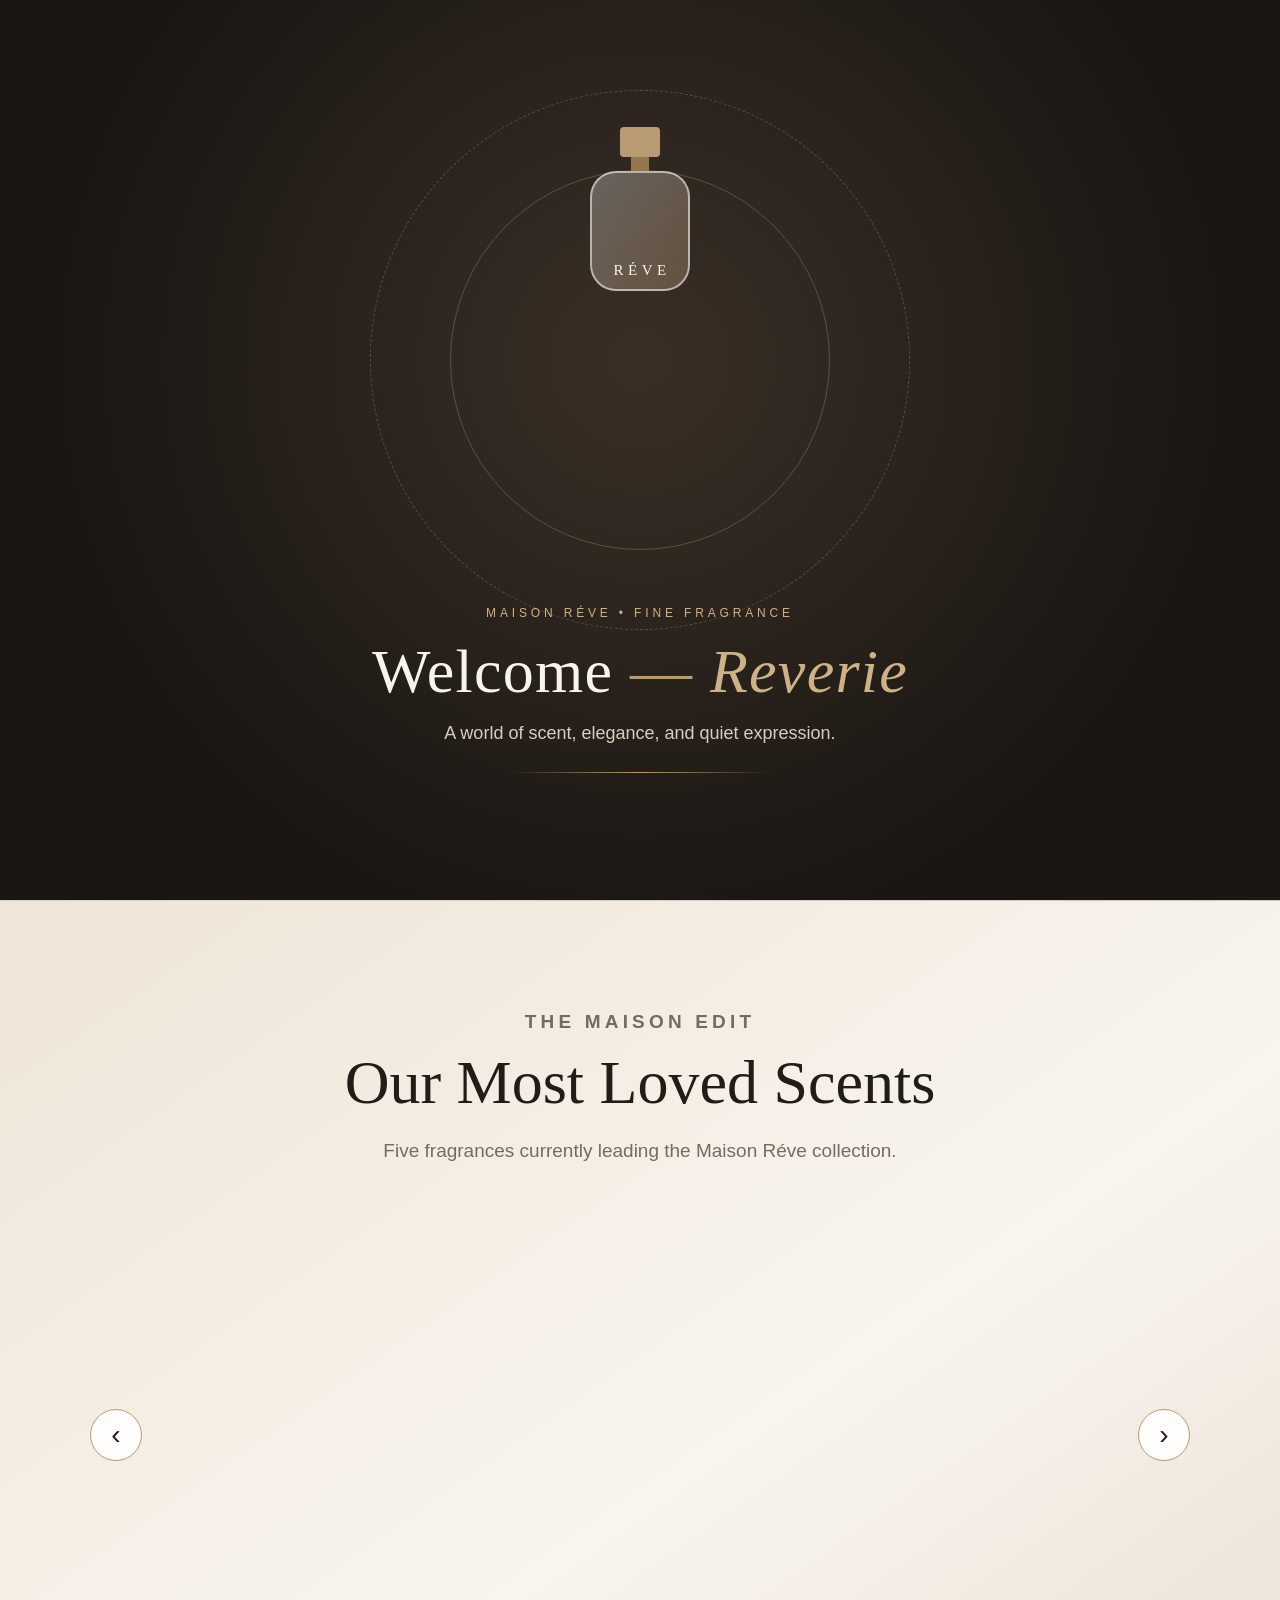
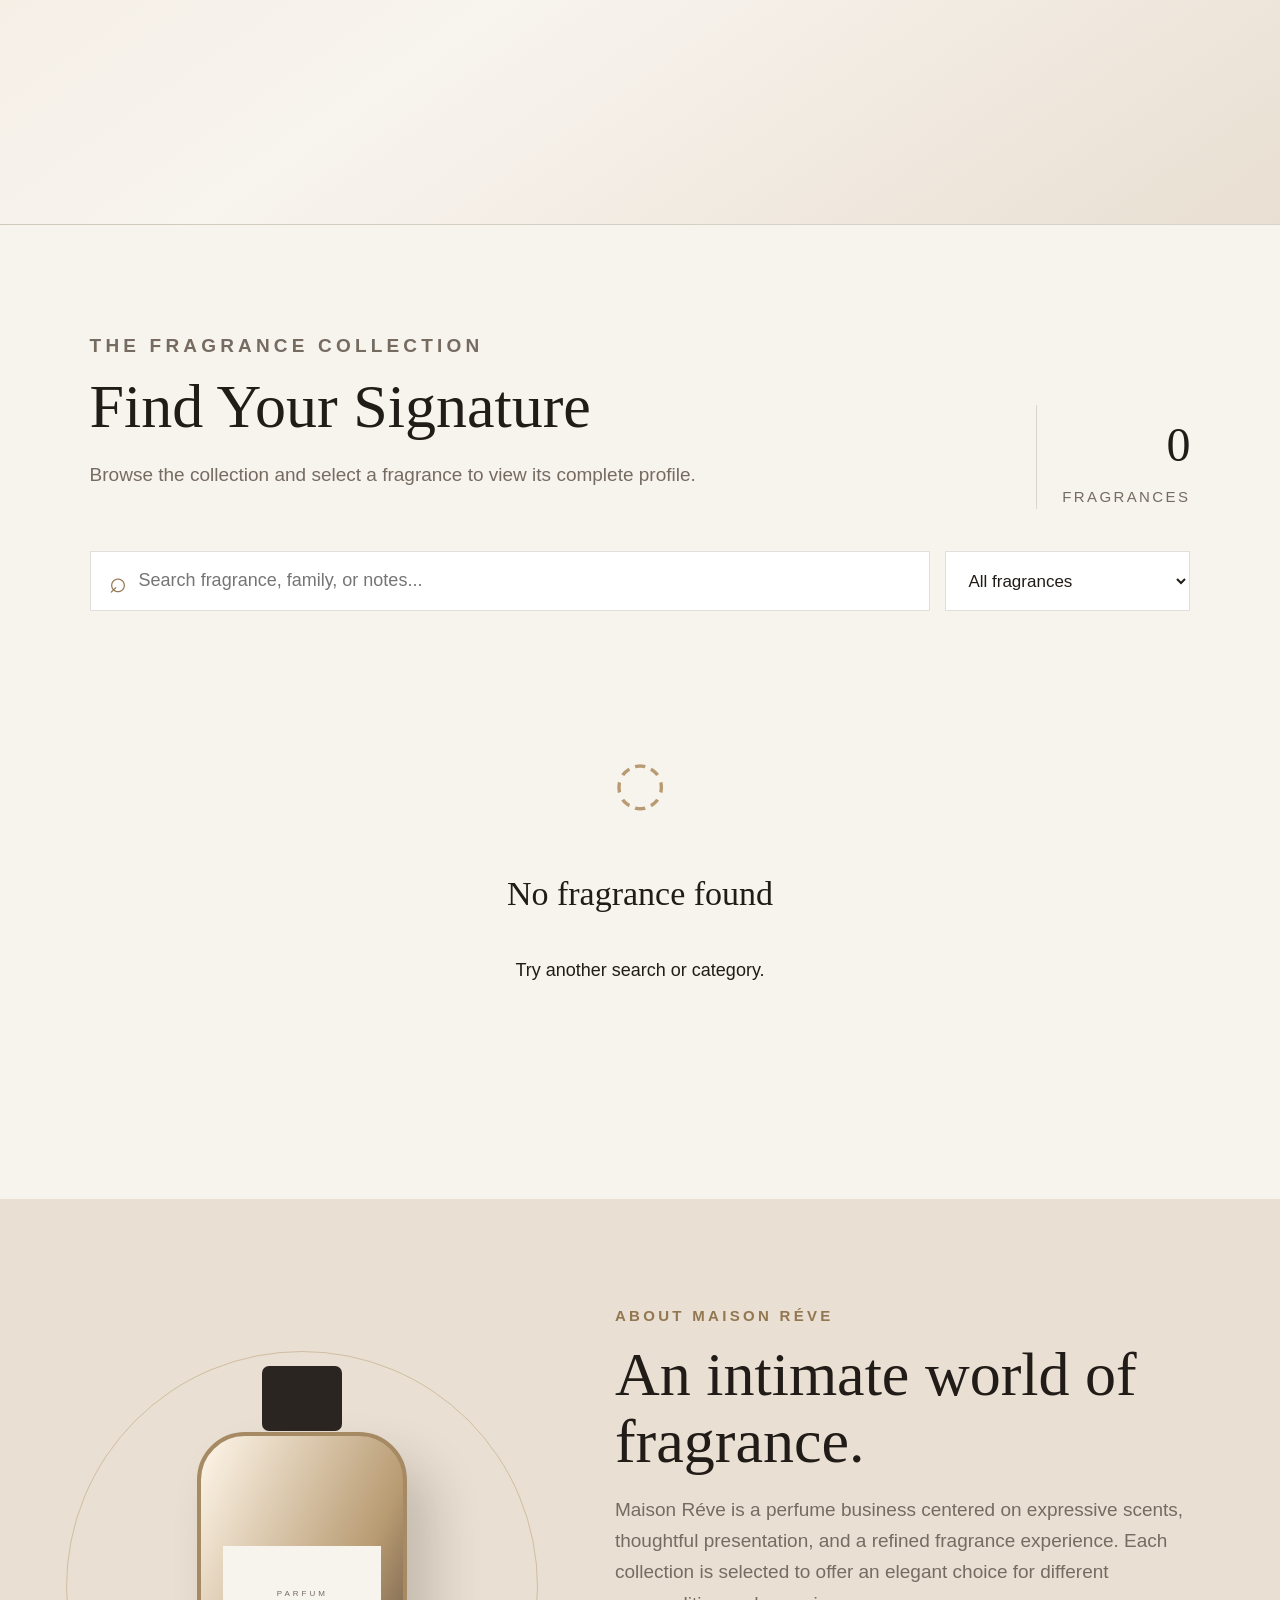
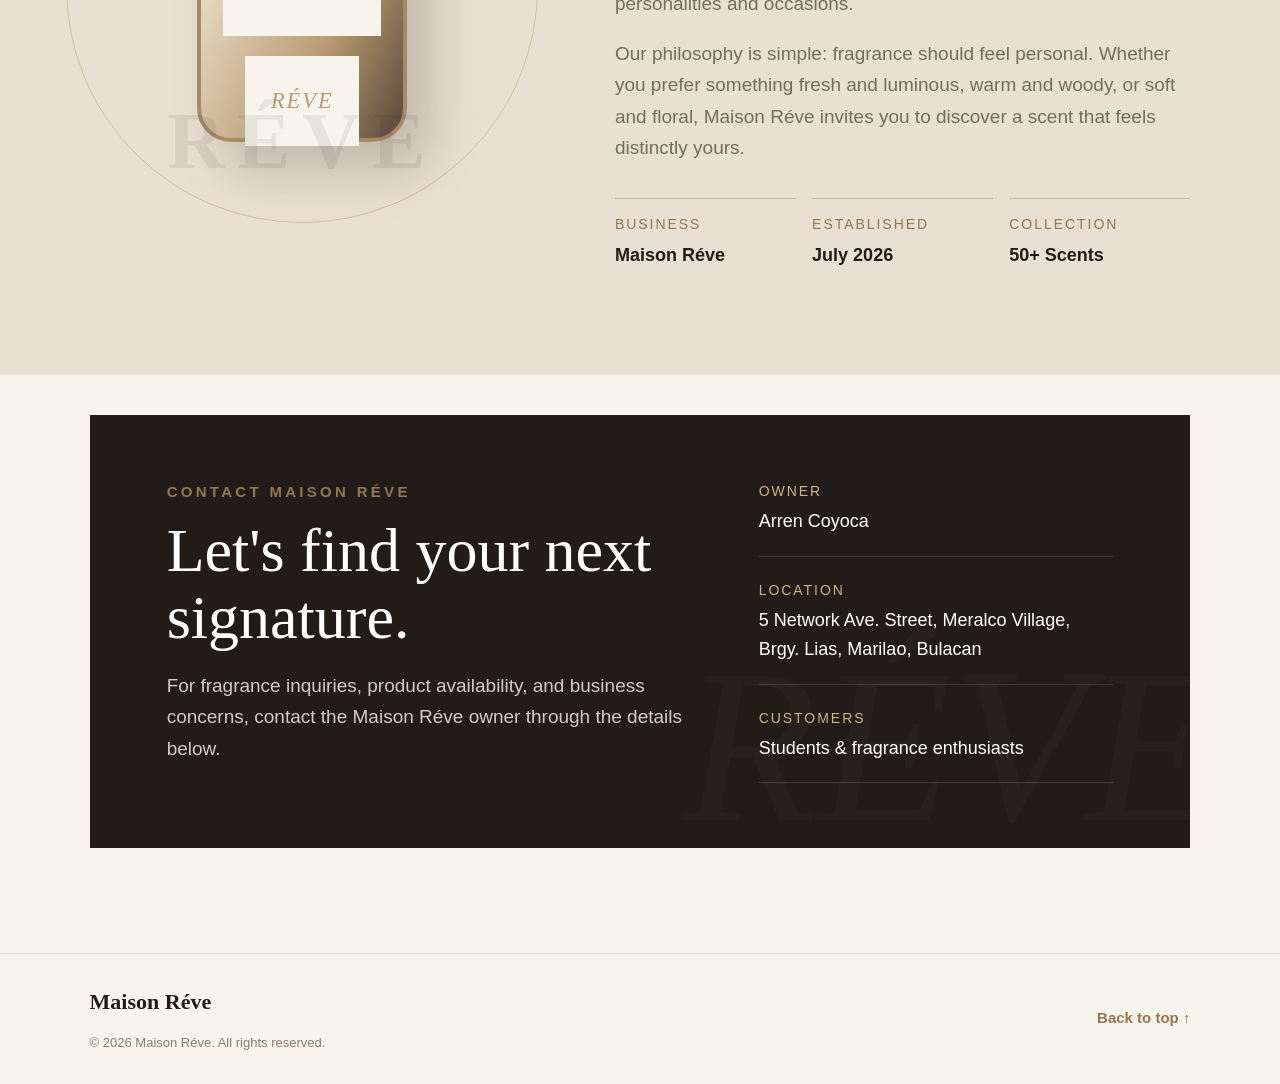
==== commit eaf710ce: "Revised - Front End" ====
--- a/index.html
+++ b/index.html
@@ -9,17 +9,35 @@
 </head>
 
 <body>
+  <!-- Elegant opening transition -->
+  <div id="siteOpening" class="site-opening" aria-hidden="true">
+    <div class="opening-orbit orbit-1"></div>
+    <div class="opening-orbit orbit-2"></div>
+    <div class="opening-bottle" aria-hidden="true">
+      <span class="opening-cap"></span>
+      <span class="opening-neck"></span>
+      <span class="opening-body"></span>
+      <span class="opening-label">RÉVE</span>
+    </div>
+    <div class="opening-copy">
+      <small>MAISON RÉVE • FINE FRAGRANCE</small>
+      <h2>Welcome <span class="dash">—</span> <em>Reverie</em></h2>
+      <p>A world of scent, elegance, and quiet expression.</p>
+      <i class="opening-line"></i>
+    </div>
+  </div>
   <div class="ambient a1"></div>
   <div class="ambient a2"></div>
   <header class="header">
     <div class="brand" id="secretLogo" title="Maison Réve — private access" tabindex="0" role="button"
-      aria-label="Maison Réve logo"><img src="assets/logo.svg" alt="Maison Réve"></div><span id="secretClickHint"
-      class="secret-click-hint" aria-hidden="true"></span>
+      aria-label="Maison Réve logo"><img src="assets/logo.png" alt="Maison Réve"></div>
     <nav><a class="active" href="#home">Home</a><a href="#fragrance">Fragrance</a><a href="#about">About</a></nav>
     <span class="system-mark">SCENT <b>•</b> Maison Réve</span>
   </header>
   <main>
     <section id="home" class="hero section">
+      <!-- Animated hero background: drifting light + rising scent particles (decorative only) -->
+      <div class="hero-motion" aria-hidden="true"><i></i><i></i><i></i><i></i><b></b><b></b><b></b><b></b><b></b><b></b></div>
       <div class="hero-copy">
         <p class="eyebrow">MAISON RÉVE • FINE FRAGRANCE</p>
         <h1>A scent that becomes<br><em>part of your story.</em></h1>
@@ -45,7 +63,12 @@
         <h2>Our Most Loved Scents</h2>
         <p>Five fragrances currently leading the Maison Réve collection.</p>
       </div>
-      <div id="topFive" class="top-grid"></div>
+      <div class="top-carousel" aria-label="Our Most Loved Scents carousel">
+        <button type="button" class="carousel-btn carousel-prev" id="topPrev" aria-label="Previous loved scent">‹</button>
+        <div id="topFive" class="top-carousel-stage"></div>
+        <button type="button" class="carousel-btn carousel-next" id="topNext" aria-label="Next loved scent">›</button>
+      </div>
+      <div class="carousel-dots" id="topDots" aria-label="Carousel position"></div>
     </section>
     <section id="fragrance" class="fragrance section">
       <div class="heading">
@@ -162,8 +185,7 @@
         </div>
         <div id="lgOtpStatus" class="lg-otp-status" aria-live="polite"></div>
         <button type="submit" class="lg-primary">Verify &amp; Sign In</button>
-        <p class="lg-demo"><strong>Demo email:</strong> admin@maisonreve.com &nbsp; <strong>Password:</strong> admin123</p>
-        <div id="lgDemoOtp" class="lg-demo-otp" hidden></div>
+                <div id="lgDemoOtp" class="lg-demo-otp" hidden></div>
         <p id="lgError" class="lg-error" aria-live="polite"></p>
       </form>
     </div>
@@ -184,7 +206,7 @@
       <div class="welcome-bar"><i></i></div>
     </div>
   </div>
-  <script src="js/store.js"></script>
+  <script src="js/api.js"></script>
   <script src="js/app.js"></script>
 </body>
 </html>
--- a/css/style.css
+++ b/css/style.css
@@ -1450,3 +1450,113 @@
     animation-delay: 0s !important;
   }
 }
+
+/* =========================================================
+   OPENING TRANSITION — "Welcome — Reverie"
+   Plays once on page load (timing is set in app.js: playOpening)
+   ========================================================= */
+.site-opening { position: fixed; inset: 0; z-index: 200; display: grid; place-items: center; text-align: center;
+  background: radial-gradient(circle at 50% 40%, #3a2f26, #1a1613 70%); color: #f7f3ed;
+  transition: opacity 1s cubic-bezier(.65, 0, .35, 1), visibility 1s; }
+.site-opening.done { opacity: 0; visibility: hidden; }
+/* two slowly turning gold rings behind the bottle */
+.opening-orbit { position: absolute; left: 50%; top: 40%; border: 1px solid rgba(184, 155, 114, .35); border-radius: 50%;
+  transform: translate(-50%, -50%); animation: opSpin 14s linear infinite, opFade 1.6s ease both; }
+.orbit-1 { width: 380px; height: 380px; }
+.orbit-2 { width: 540px; height: 540px; border-style: dashed; animation-direction: reverse, normal; animation-duration: 22s, 1.6s; }
+@keyframes opSpin { to { transform: translate(-50%, -50%) rotate(360deg); } }
+@keyframes opFade { from { opacity: 0; } }
+/* the bottle assembles piece by piece */
+.opening-bottle { position: relative; width: 120px; height: 190px; margin: 0 auto 34px; display: flex; flex-direction: column; align-items: center; }
+.opening-bottle > span { display: block; opacity: 0; animation: opRise .9s cubic-bezier(.22, 1, .36, 1) forwards; }
+.opening-cap { width: 40px; height: 30px; background: #b89b72; border-radius: 4px; animation-delay: .9s !important; }
+.opening-neck { width: 18px; height: 14px; background: #927751; animation-delay: .7s !important; }
+.opening-body { width: 100px; height: 120px; border: 2px solid rgba(255, 255, 255, .55); border-radius: 26px;
+  background: linear-gradient(130deg, rgba(255, 255, 255, .28), rgba(184, 155, 114, .35)); animation-delay: .3s !important; }
+.opening-label { position: absolute; bottom: 38px; font: 15px Georgia, serif; letter-spacing: .3em; padding-left: .3em; animation-delay: 1.3s !important; }
+@keyframes opRise { from { opacity: 0; transform: translateY(18px) scale(.96); } to { opacity: 1; transform: none; } }
+.opening-copy small { display: block; letter-spacing: .32em; font-size: 12px; color: #cdb187; opacity: 0; animation: opRise 1s 1.5s forwards; }
+.opening-copy h2 { font: 400 clamp(34px, 6vw, 62px) Georgia, serif; margin: 12px 0; opacity: 0; animation: opTrack 1.8s 1.7s cubic-bezier(.22, 1, .36, 1) forwards; }
+.opening-copy h2 em { color: #cdb187; }
+.opening-copy .dash { color: #b89b72; }
+@keyframes opTrack { from { opacity: 0; letter-spacing: .3em; filter: blur(6px); } to { opacity: 1; letter-spacing: .02em; filter: none; } }
+.opening-copy p { margin: 0; color: #d9cdbd; opacity: 0; animation: opRise 1s 2.4s forwards; }
+.opening-line { display: block; width: 0; height: 1px; margin: 24px auto 0; background: linear-gradient(90deg, transparent, #b89b72, transparent); animation: opLine 1.6s 2.2s ease forwards; }
+@keyframes opLine { to { width: 260px; } }
+
+/* =========================================================
+   HERO MOVING BACKGROUND (pure CSS, light on the browser)
+   Soft golden light drifts slowly; tiny scent particles rise.
+   ========================================================= */
+.hero { position: relative; isolation: isolate; }
+.hero-motion { position: absolute; inset: -40px 0; z-index: -1; overflow: hidden; pointer-events: none;
+  -webkit-mask-image: linear-gradient(transparent, #000 12%, #000 88%, transparent); mask-image: linear-gradient(transparent, #000 12%, #000 88%, transparent); }
+.hero-motion i { position: absolute; border-radius: 50%; filter: blur(60px); opacity: .55; animation: heroDrift 18s ease-in-out infinite alternate; }
+.hero-motion i:nth-child(1) { width: 460px; height: 460px; left: -8%; top: 5%; background: #e7d3b3; }
+.hero-motion i:nth-child(2) { width: 380px; height: 380px; right: 2%; top: 0; background: #f0dcc0; animation-duration: 23s; animation-delay: -6s; }
+.hero-motion i:nth-child(3) { width: 520px; height: 520px; right: 20%; bottom: -12%; background: #d9bf98; opacity: .35; animation-duration: 27s; animation-delay: -12s; }
+.hero-motion i:nth-child(4) { width: 300px; height: 300px; left: 30%; top: 35%; background: #fff4e2; animation-duration: 20s; animation-delay: -3s; }
+@keyframes heroDrift { from { transform: translate(-40px, 20px) scale(1); } to { transform: translate(60px, -40px) scale(1.18); } }
+.hero-motion b { position: absolute; bottom: -20px; width: 6px; height: 6px; border-radius: 50%; background: #b89b72; opacity: 0; animation: heroRise 11s linear infinite; }
+.hero-motion b:nth-of-type(1) { left: 12%; animation-delay: 0s; }
+.hero-motion b:nth-of-type(2) { left: 27%; animation-delay: 3s; width: 4px; height: 4px; }
+.hero-motion b:nth-of-type(3) { left: 46%; animation-delay: 6s; }
+.hero-motion b:nth-of-type(4) { left: 63%; animation-delay: 1.5s; width: 8px; height: 8px; }
+.hero-motion b:nth-of-type(5) { left: 78%; animation-delay: 8s; width: 4px; height: 4px; }
+.hero-motion b:nth-of-type(6) { left: 90%; animation-delay: 4.5s; }
+@keyframes heroRise { 0% { transform: translateY(0); opacity: 0; } 15% { opacity: .6; } 100% { transform: translateY(-620px) translateX(30px); opacity: 0; } }
+
+/* =========================================================
+   MOST LOVED SCENTS — circular carousel
+   Each card is placed on an ellipse by its pos-* class (set in
+   app.js). Changing the class makes the card glide to its next
+   spot, so pressing Next/Prev rotates the whole ring.
+   ========================================================= */
+.top-carousel { position: relative; max-width: 1100px; margin: 0 auto; }
+.top-carousel-stage { position: relative; height: 500px; perspective: 1400px; }
+.top-carousel-stage .top-card { position: absolute; left: 50%; top: 30px; width: 290px; margin-left: -145px; padding-bottom: 20px;
+  transition: transform .9s cubic-bezier(.65, 0, .35, 1), opacity .9s ease, filter .9s ease, box-shadow .9s ease; will-change: transform; }
+.top-carousel-stage .top-card.pos-center { transform: translate3d(0, 0, 0) scale(1); z-index: 5; opacity: 1; box-shadow: var(--shadow); }
+.top-carousel-stage .top-card.pos-right { transform: translate3d(250px, -10px, -120px) scale(.82); z-index: 4; opacity: .92; }
+.top-carousel-stage .top-card.pos-left { transform: translate3d(-250px, -10px, -120px) scale(.82); z-index: 4; opacity: .92; }
+.top-carousel-stage .top-card.pos-far-right { transform: translate3d(420px, -34px, -320px) scale(.62); z-index: 2; opacity: .5; filter: blur(1.5px); }
+.top-carousel-stage .top-card.pos-far-left { transform: translate3d(-420px, -34px, -320px) scale(.62); z-index: 2; opacity: .5; filter: blur(1.5px); }
+.top-carousel-stage .top-card.pos-hidden { opacity: 0; pointer-events: none; }
+.carousel-btn { position: absolute; top: 40%; z-index: 10; width: 52px; height: 52px; border-radius: 50%; border: 1px solid var(--gold); background: rgba(255, 255, 255, .9);
+  color: var(--espresso); font-size: 28px; line-height: 1; cursor: pointer; transition: .3s; }
+.carousel-btn:hover { background: var(--espresso); color: #fff; }
+.carousel-prev { left: 0; } .carousel-next { right: 0; }
+.carousel-dots { display: flex; justify-content: center; gap: 10px; margin-top: 10px; }
+.carousel-dot { width: 9px; height: 9px; padding: 0; border-radius: 50%; border: 0; background: rgba(33, 28, 24, .25); cursor: pointer; transition: .4s; }
+.carousel-dot.active { width: 28px; border-radius: 6px; background: var(--gold2); }
+@media (max-width: 760px) {
+  .top-carousel-stage { height: 470px; }
+  .top-carousel-stage .top-card.pos-right { transform: translate3d(150px, -10px, -120px) scale(.8); }
+  .top-carousel-stage .top-card.pos-left { transform: translate3d(-150px, -10px, -120px) scale(.8); }
+  .top-carousel-stage .top-card.pos-far-right, .top-carousel-stage .top-card.pos-far-left { opacity: 0; }
+  .carousel-btn { top: 44%; width: 44px; height: 44px; }
+}
+
+/* =========================================================
+   LOGO CLICK BUBBLES — replaces the old "n/5" text label.
+   app.js spawns a .logo-bubble per click; it floats up and pops.
+   ========================================================= */
+.logo-bubble { position: fixed; z-index: 120; width: 54px; height: 54px; margin: -27px 0 0 -27px; border-radius: 50%; pointer-events: none;
+  display: grid; place-items: center; border: 1px solid rgba(184, 155, 114, .7);
+  background: radial-gradient(circle at 32% 28%, #fff, rgba(255, 255, 255, .55) 38%, rgba(231, 211, 179, .45));
+  box-shadow: inset -4px -6px 12px rgba(184, 155, 114, .3), 0 8px 24px rgba(146, 119, 81, .25);
+  animation: bubbleFloat 1.7s cubic-bezier(.22, 1, .36, 1) forwards; }
+.logo-bubble.big { width: 72px; height: 72px; margin: -36px 0 0 -36px; }
+@keyframes bubbleFloat {
+  0% { transform: translate(0, 0) scale(.3); opacity: 0; }
+  20% { opacity: 1; }
+  78% { transform: translate(var(--dx), 120px) scale(1); opacity: 1; }
+  100% { transform: translate(var(--dx), 135px) scale(1.5); opacity: 0; } /* the "pop" */
+}
+/* tiny perfume bottle drawn with CSS inside the bubble */
+.mini-bottle { position: relative; width: 14px; height: 22px; border: 1.5px solid #927751; border-radius: 4px 4px 5px 5px; background: rgba(184, 155, 114, .25); }
+.mini-bottle:before { content: ""; position: absolute; left: 2px; top: -8px; width: 7px; height: 6px; background: #927751; border-radius: 2px; }
+@media (prefers-reduced-motion: reduce) {
+  .hero-motion i, .hero-motion b, .opening-orbit { animation: none; }
+  .top-carousel-stage .top-card { transition: none; }
+}
